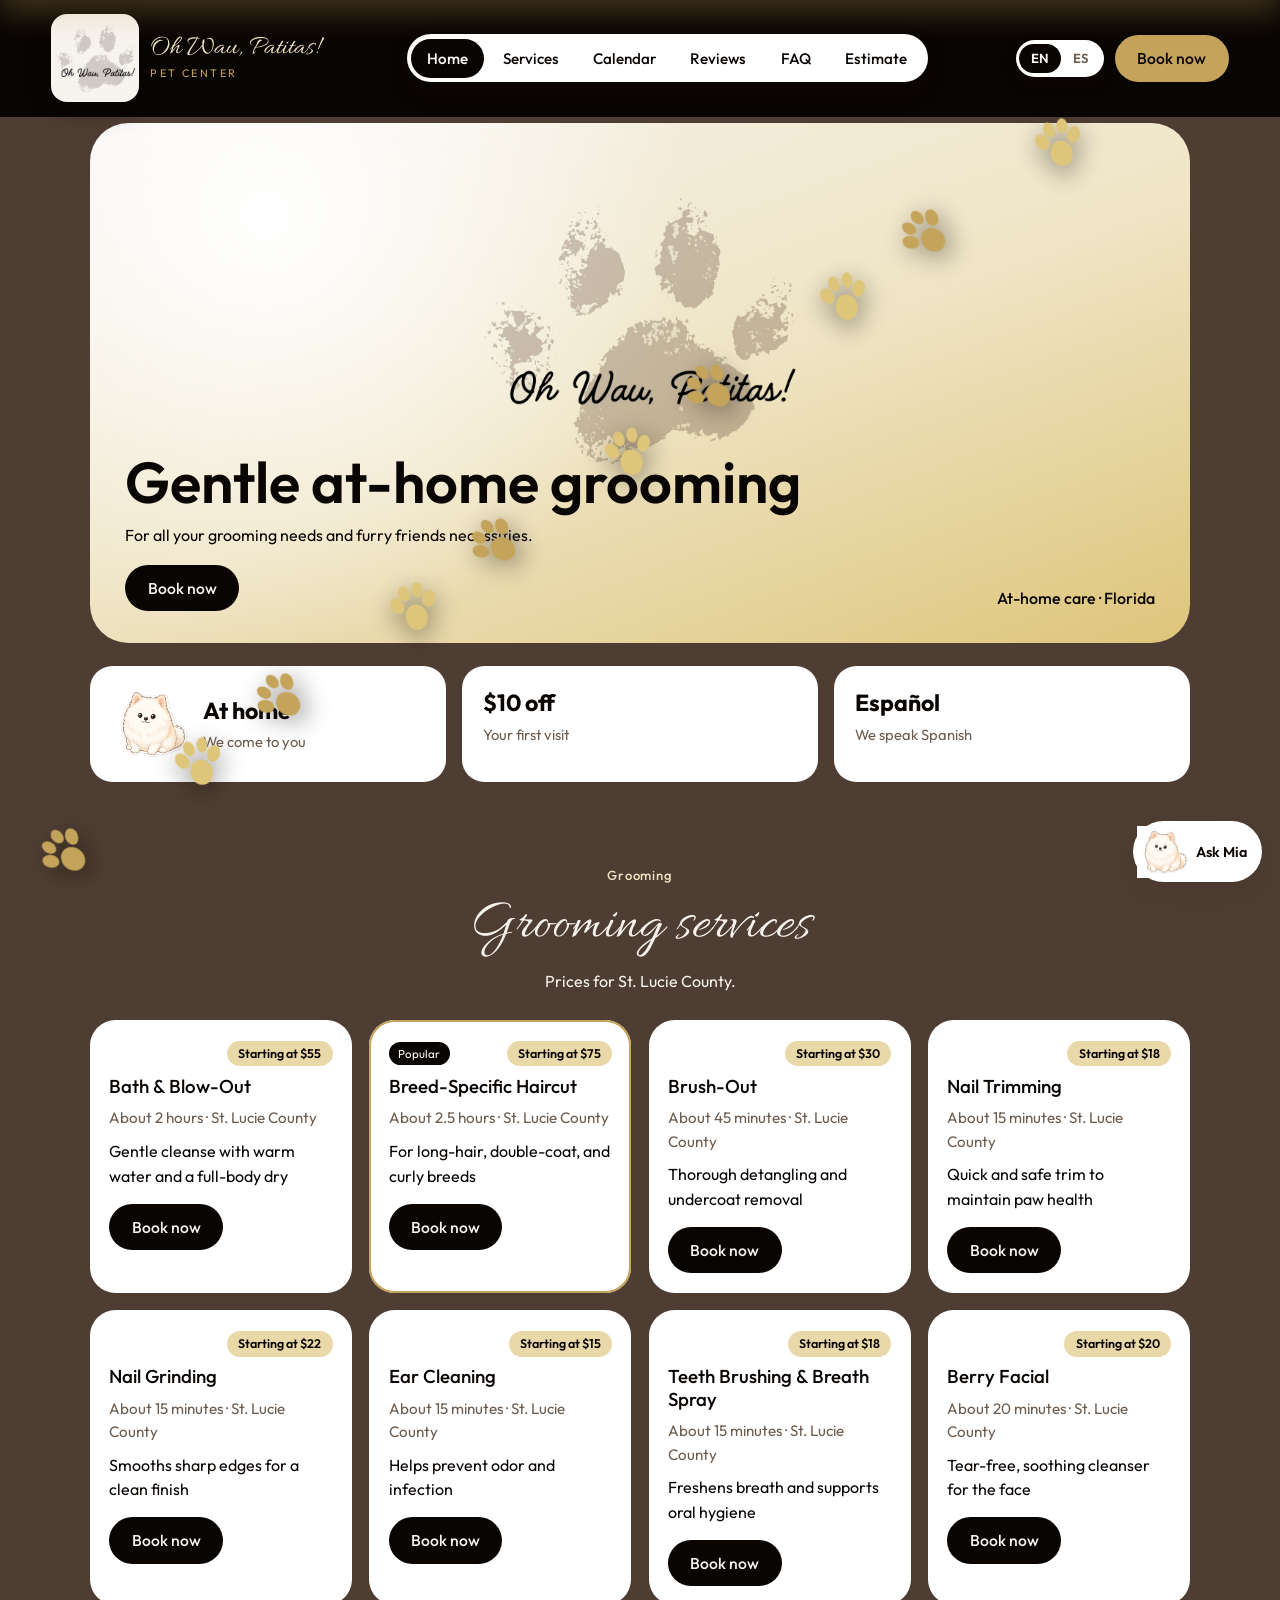
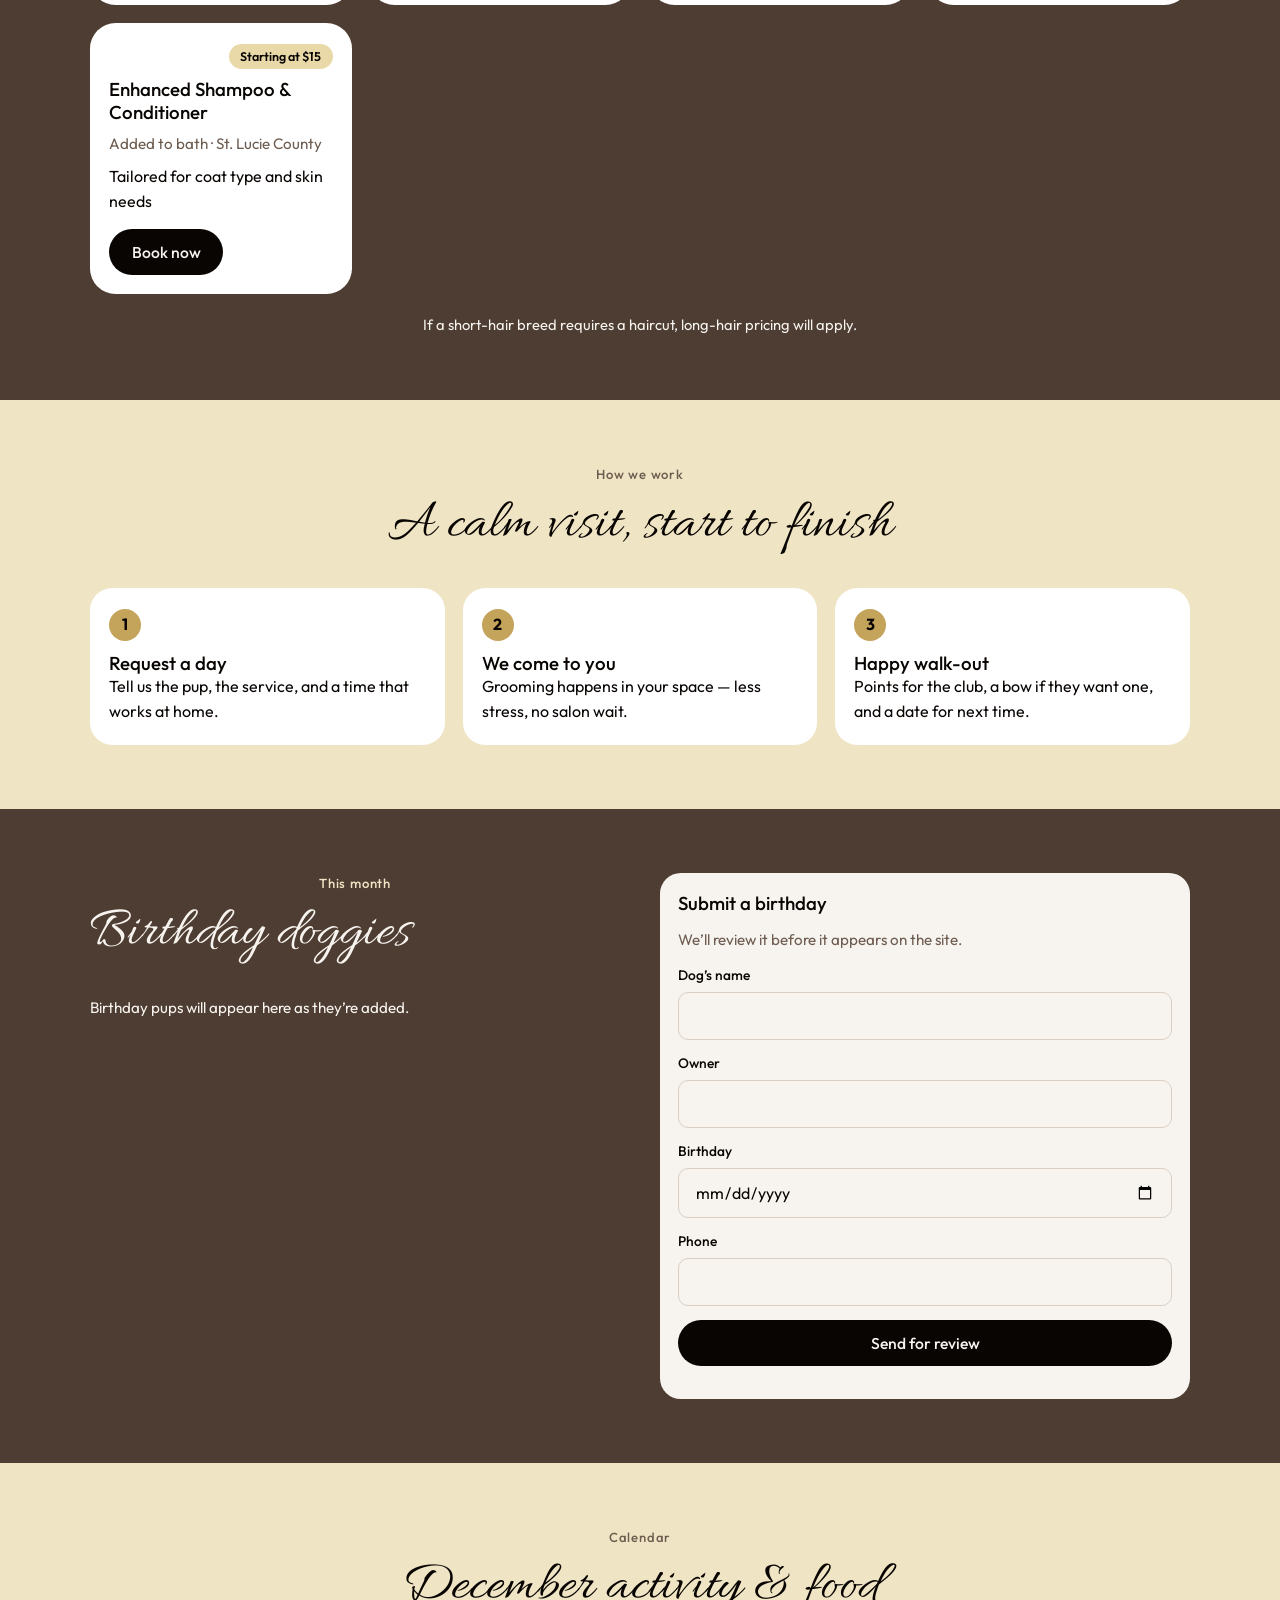
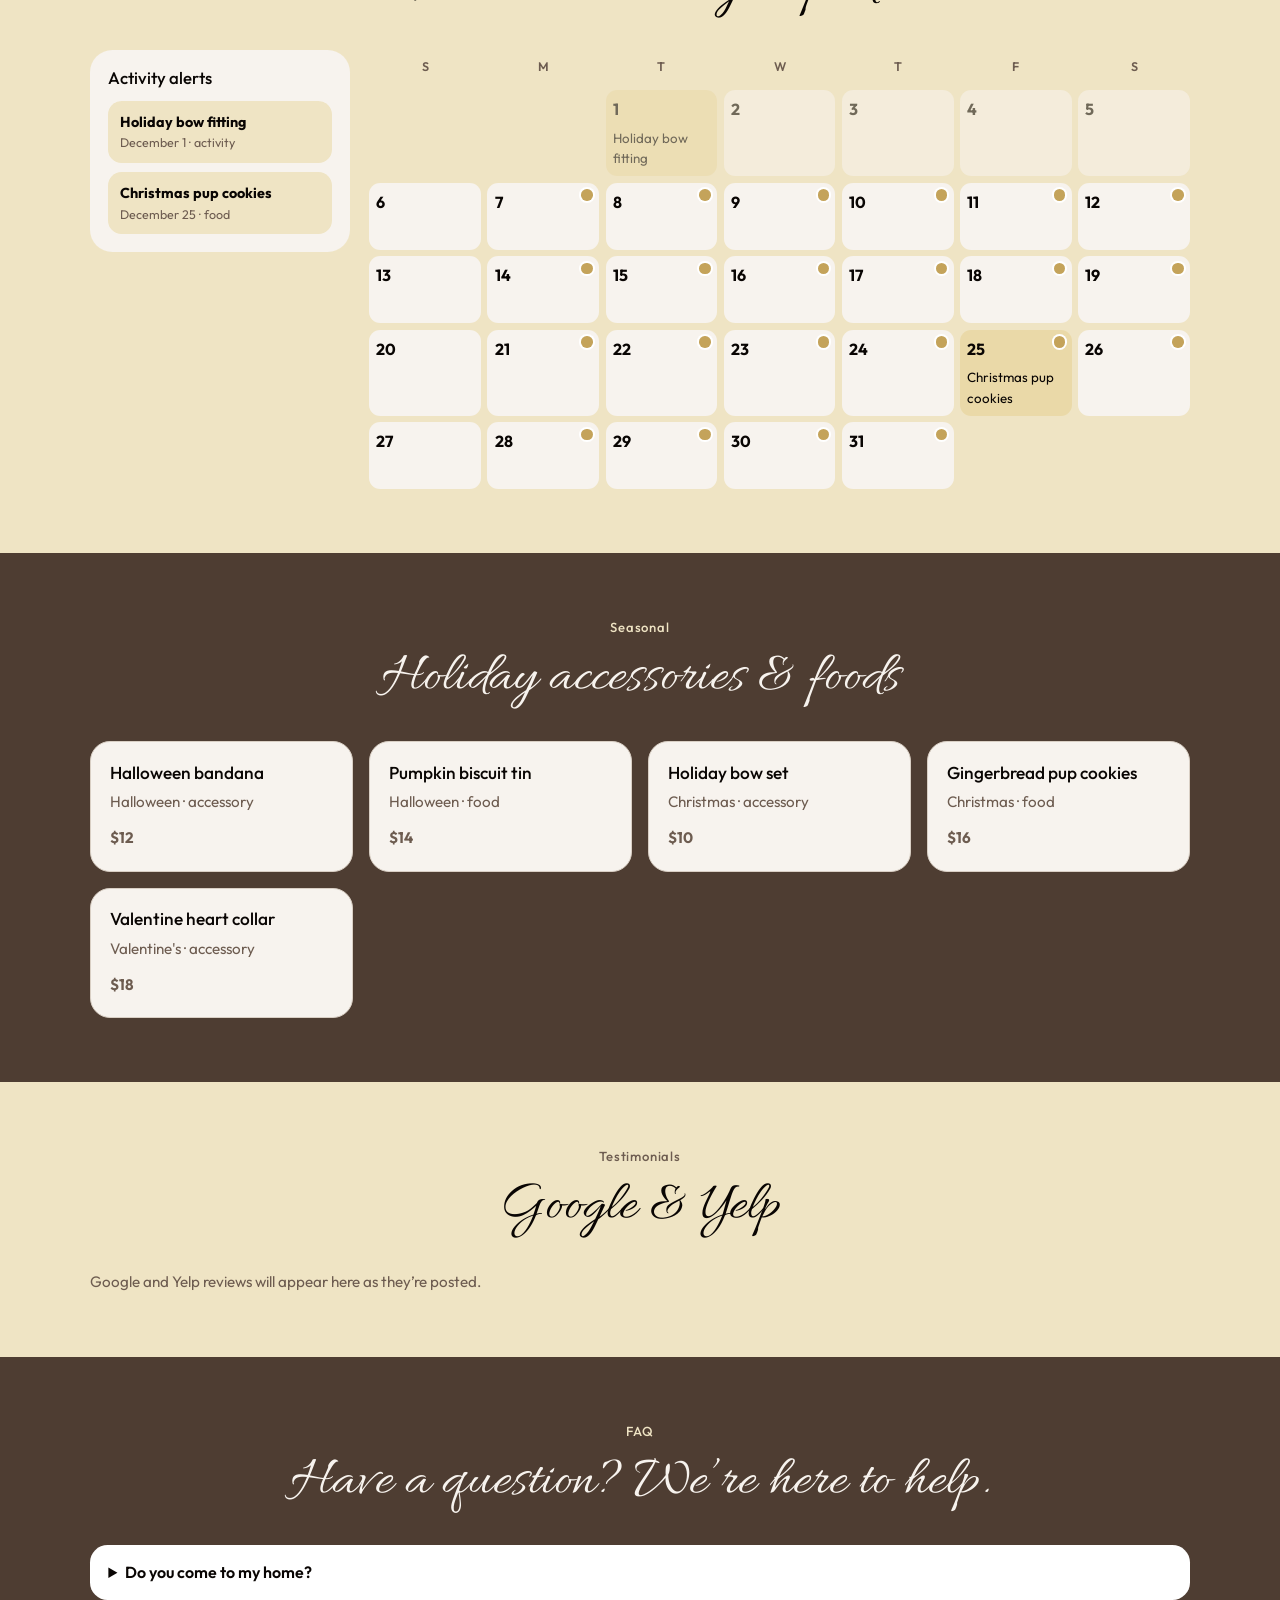
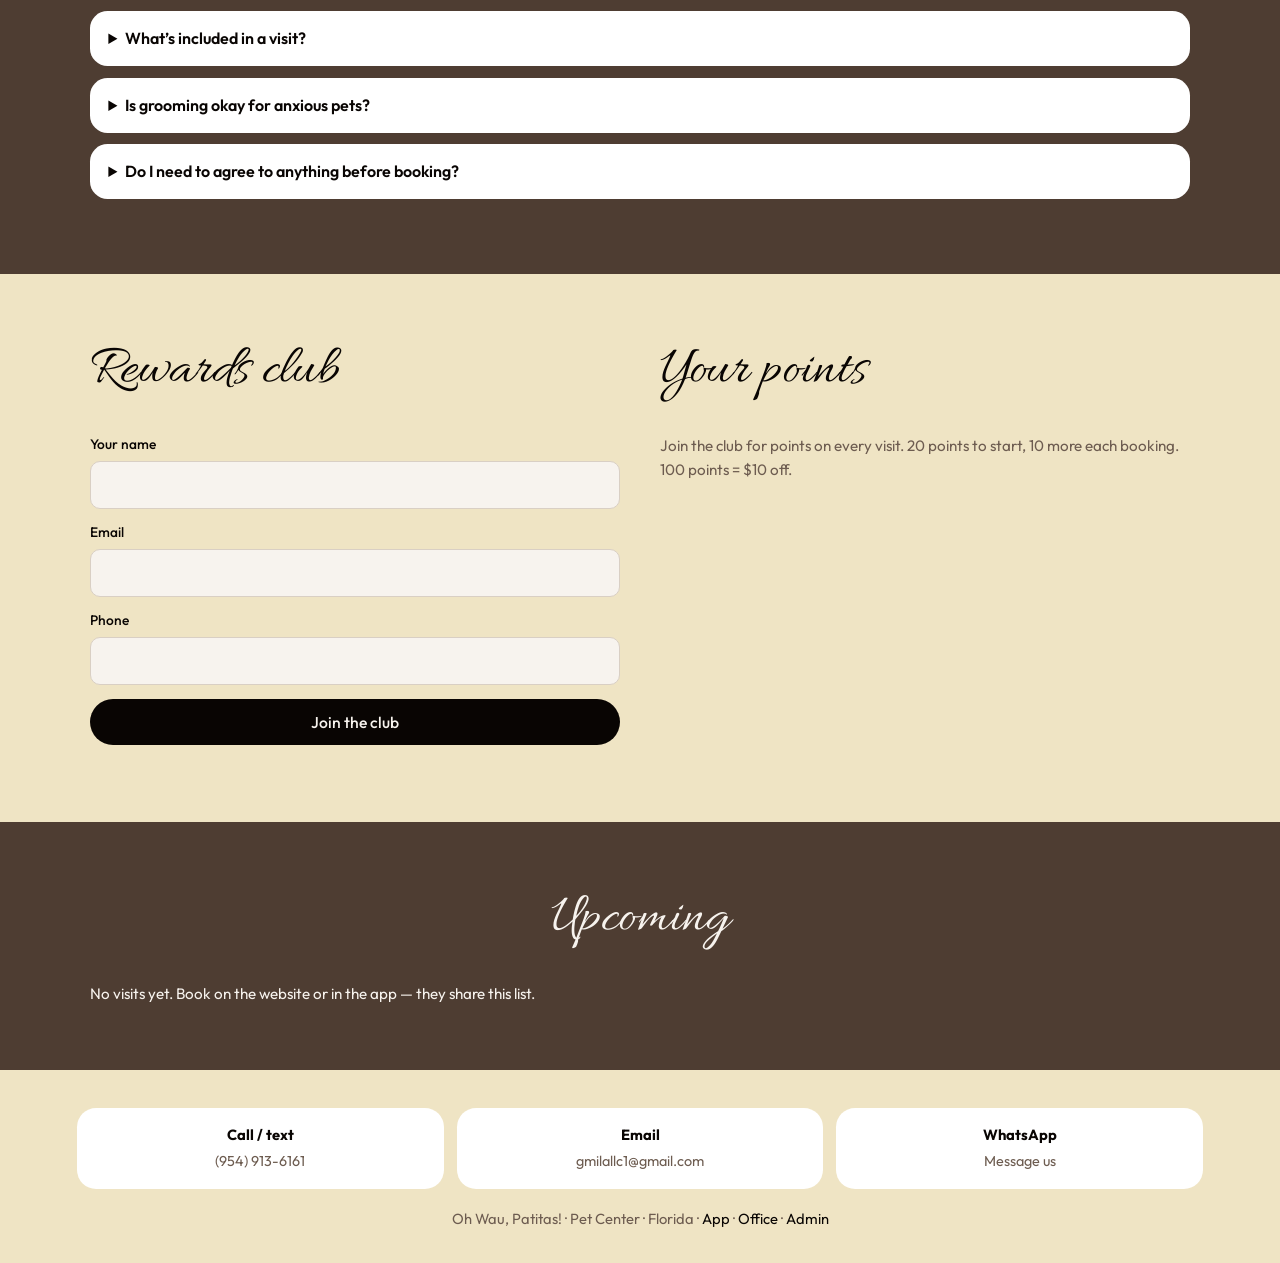
==== index.html @ c97696b6 "Publish the Oh Wau, Patitas salon site." ====
<!DOCTYPE html>
<html lang="en">
  <head>
    <meta charset="UTF-8" />
    <meta name="viewport" content="width=device-width, initial-scale=1" />
    <title>Oh Wau, Patitas! · Pet Center</title>
    <link rel="preconnect" href="https://fonts.googleapis.com" />
    <link rel="preconnect" href="https://fonts.gstatic.com" crossorigin />
    <link
      href="https://fonts.googleapis.com/css2?family=Allura&family=Outfit:wght@400;500;600&display=swap"
      rel="stylesheet"
    />
    <meta http-equiv="Cache-Control" content="no-cache, no-store, must-revalidate" />
    <link rel="stylesheet" href="css/styles.css" />
  </head>
  <body data-page="site" class="paw-boot">
    <header class="site-header">
      <a class="brand" href="index.html">
        <img src="images/logo.png?v=paw2" alt="Oh Wau, Patitas!" />
        <span>
          <em>Oh Wau, Patitas!</em>
          <small>PET CENTER</small>
        </span>
      </a>
      <nav>
        <a class="nav-active" href="index.html" data-i18n="navHome">Home</a>
        <a href="#services" data-i18n="navServices">Services</a>
        <a href="#calendar" data-i18n="navCalendar">Calendar</a>
        <a href="#reviews" data-i18n="navReviews">Reviews</a>
        <a href="#faq" data-i18n="navFaq">FAQ</a>
        <a href="grooming-estimator-and-request.html" data-i18n="navEstimate">Estimate</a>
      </nav>
      <div class="header-actions">
        <div class="lang-tabs" role="group" aria-label="Language">
          <button type="button" data-lang="en" aria-pressed="true">EN</button>
          <button type="button" data-lang="es" aria-pressed="false">ES</button>
        </div>
        <a class="btn" href="grooming-estimator-and-request.html" data-i18n="bookNow">Book now</a>
      </div>
    </header>

    <main>
      <section class="wrap">
        <div class="hero-banner">
          <img class="hero-mark" src="images/logo.png?v=paw2" alt="" />
          <div class="hero-bottom">
            <div>
              <h1 data-i18n="heroTitle">Gentle at-home grooming</h1>
              <p data-i18n="heroSlogan">For all your grooming needs and furry friends necessities.</p>
              <a class="btn" href="grooming-estimator-and-request.html" data-i18n="bookNow">Book now</a>
            </div>
            <p class="hero-proof" data-i18n="heroProof">At-home care · Florida</p>
          </div>
        </div>
        <div class="stats-row">
          <article class="stat-card stat-home">
            <img class="mia-mascot" src="images/mia-open.png" data-mia-wink alt="Mia" />
            <div>
              <strong data-i18n="statHome">At home</strong>
              <span data-i18n="statHomeNote">We come to you</span>
            </div>
          </article>
          <article class="stat-card stacked">
            <strong data-i18n="statOff">$10 off</strong>
            <span data-i18n="statOffNote">Your first visit</span>
          </article>
          <article class="stat-card stacked">
            <strong data-i18n="statEs">Español</strong>
            <span data-i18n="statEsNote">We speak Spanish</span>
          </article>
        </div>
      </section>

      <section class="section" id="services">
        <div class="wrap">
          <p class="kicker" data-i18n="groomingKicker">Grooming</p>
          <h2 data-i18n="groomingTitle">Grooming services</h2>
          <p class="center-note"><span data-i18n="pricesFor">Prices for</span> <span data-region-label>your area</span>.</p>
          <div data-service-tabs></div>
          <p class="haircut-note" data-i18n="haircutNote">If a short-hair breed requires a haircut, long-hair pricing will apply.</p>
        </div>
      </section>

      <section class="section mist" id="how">
        <div class="wrap">
          <p class="kicker" data-i18n="howKicker">How we work</p>
          <h2 data-i18n="howTitle">A calm visit, start to finish</h2>
          <div class="steps">
            <article>
              <strong>1</strong>
              <h3 data-i18n="how1Title">Request a day</h3>
              <p data-i18n="how1Body">Tell us the pup, the service, and a time that works at home.</p>
            </article>
            <article>
              <strong>2</strong>
              <h3 data-i18n="how2Title">We come to you</h3>
              <p data-i18n="how2Body">Grooming happens in your space — less stress, no salon wait.</p>
            </article>
            <article>
              <strong>3</strong>
              <h3 data-i18n="how3Title">Happy walk-out</h3>
              <p data-i18n="how3Body">Points for the club, a bow if they want one, and a date for next time.</p>
            </article>
          </div>
        </div>
      </section>

      <section class="section" id="birthdays">
        <div class="wrap book-grid">
          <div>
            <p class="kicker" data-i18n="bdayKicker">This month</p>
            <h2 data-i18n="bdayTitle">Birthday doggies</h2>
            <div class="card-row" data-birthdays></div>
          </div>
          <form id="bday-form" class="bday-submit">
            <h3 data-i18n="bdaySubmitTitle">Submit a birthday</h3>
            <p class="empty" data-i18n="bdaySubmitHelp">We’ll review it before it appears on the site.</p>
            <label><span data-i18n="dogName">Dog’s name</span> <input name="name" required /></label>
            <label><span data-i18n="owner">Owner</span> <input name="owner" required /></label>
            <label><span data-i18n="birthday">Birthday</span> <input name="birthday" type="date" required /></label>
            <label><span data-i18n="phone">Phone</span> <input name="phone" type="tel" /></label>
            <button class="btn" type="submit" data-i18n="sendForReview">Send for review</button>
            <p class="empty" data-bday-note></p>
          </form>
        </div>
      </section>

      <section class="section mist" id="calendar">
        <div class="wrap">
          <p class="kicker" data-i18n="calKicker">Calendar</p>
          <h2><span data-month-name>This month</span> <span data-i18n="calSuffix">activity &amp; food</span></h2>
          <div class="cal-layout">
            <aside class="cal-alerts">
              <h3 data-i18n="calAlerts">Activity alerts</h3>
              <ul data-cal-alerts></ul>
            </aside>
            <div data-month-cal></div>
          </div>
        </div>
      </section>

      <section class="section" id="shop">
        <div class="wrap">
          <p class="kicker" data-i18n="shopKicker">Seasonal</p>
          <h2 data-i18n="shopTitle">Holiday accessories &amp; foods</h2>
          <div class="shop-grid" data-shop></div>
        </div>
      </section>

      <section class="section mist" id="reviews">
        <div class="wrap">
          <p class="kicker" data-i18n="reviewsKicker">Testimonials</p>
          <h2 data-i18n="reviewsTitle">Google &amp; Yelp</h2>
          <div class="card-row" data-reviews></div>
        </div>
      </section>

      <section class="section" id="faq">
        <div class="wrap faq">
          <p class="kicker" data-i18n="faqKicker">FAQ</p>
          <h2 data-i18n="faqTitle">Have a question? We’re here to help.</h2>
          <details>
            <summary data-i18n="faq1q">Do you come to my home?</summary>
            <p data-i18n="faq1a">Yes. Oh Wau, Patitas! is at-home pet care in St. Lucie County and nearby.</p>
          </details>
          <details>
            <summary data-i18n="faq2q">What’s included in a visit?</summary>
            <p data-i18n="faq2a">Bath & Blow-Out, breed-specific haircuts, and add-ons like nails, ears, teeth, and a berry facial. Pick what you need when you book.</p>
          </details>
          <details>
            <summary data-i18n="faq3q">Is grooming okay for anxious pets?</summary>
            <p data-i18n="faq3a">Home visits are often calmer. Tell us about temperament in the notes and we’ll go gently.</p>
          </details>
          <details>
            <summary data-i18n="faq4q">Do I need to agree to anything before booking?</summary>
            <p data-i18n="faq4a">Yes. There’s a short grooming disclosure to check before a request is sent.</p>
          </details>
        </div>
      </section>

      <section class="section mist" id="rewards">
        <div class="wrap book-grid">
          <div>
            <h2 data-i18n="clubTitle">Rewards club</h2>
            <form id="signup-form">
              <label><span data-i18n="yourName">Your name</span> <input name="name" required /></label>
              <label><span data-i18n="email">Email</span> <input name="email" type="email" required /></label>
              <label><span data-i18n="phone">Phone</span> <input name="phone" type="tel" required /></label>
              <button class="btn" type="submit" data-i18n="joinClub">Join the club</button>
              <p class="empty" data-signup-note></p>
            </form>
          </div>
          <div>
            <h2 data-i18n="pointsTitle">Your points</h2>
            <div data-member></div>
          </div>
        </div>
      </section>

      <section class="section" id="book">
        <div class="wrap">
          <h2 data-i18n="upcoming">Upcoming</h2>
          <div class="booking-list" data-bookings></div>
        </div>
      </section>
    </main>

    <footer class="site-footer stacked">
      <div class="contact-tiles">
        <a href="sms:9549136161"><strong data-i18n="callText">Call / text</strong><span>(954) 913-6161</span></a>
        <a href="mailto:gmilallc1@gmail.com"><strong data-i18n="emailUs">Email</strong><span>gmilallc1@gmail.com</span></a>
        <a href="https://wa.me/19549136161"><strong data-i18n="whatsapp">WhatsApp</strong><span data-i18n="messageUs">Message us</span></a>
      </div>
      <p><span data-i18n="footerNote">Oh Wau, Patitas! · Pet Center · Florida ·</span> <a href="app.html" data-i18n="appLink">App</a> · <a href="office.html" data-i18n="officeLink">Office</a> · <a href="admin.html" data-i18n="adminLink">Admin</a></p>
    </footer>

    <aside class="mia-assist" data-mia-assist>
      <div class="mia-panel" hidden data-mia-panel>
        <header class="mia-head">
          <img class="mia-mascot" src="images/mia-open.png" data-mia-wink alt="" />
          <div>
            <strong data-i18n="miaName">Mia</strong>
            <span data-i18n="miaRole">Your helper</span>
          </div>
          <button type="button" class="mia-x" data-mia-close aria-label="Close">×</button>
        </header>
        <div class="mia-chips">
          <button type="button" data-mia-chip="fees" data-i18n="miaChipFees">Fees</button>
          <button type="button" data-mia-chip="calendar" data-i18n="miaChipCal">Calendar</button>
          <button type="button" data-mia-chip="services" data-i18n="miaChipServices">Services</button>
          <button type="button" data-mia-chip="book" data-i18n="miaChipBook">Book</button>
        </div>
        <div class="mia-log" data-mia-log></div>
        <form class="mia-form" data-mia-form>
          <input name="q" data-mia-input data-i18n-placeholder="miaInput" placeholder="Ask about fees, calendar, or booking" autocomplete="off" />
          <button class="btn" type="submit" data-i18n="miaSend">Send</button>
        </form>
      </div>
      <button class="mia-fab" type="button" data-mia-toggle>
        <img class="mia-mascot" src="images/mia-open.png" data-mia-wink alt="" />
        <span data-i18n="miaAsk">Ask Mia</span>
      </button>
    </aside>

    <script src="js/salon.js"></script>
  </body>
</html>
---- css/styles.css ----
:root {
  --butter: #efe4c4;
  --butter-deep: #ddc57a;
  --foam: #f7f3ee;
  --mist: #ead9a8;
  --mist-mid: #c4a35a;
  --sky: #4e3d32;
  --sky-deep: #090503;
  --ink: #090503;
  --muted: #6d5c50;
  --taupe: #d6cfcc;
  --line: #d9cfc4;
  --script: "Allura", "Segoe Script", cursive;
  --body: "Outfit", system-ui, sans-serif;
}

* {
  box-sizing: border-box;
  margin: 0;
  padding: 0;
}

html {
  scroll-behavior: smooth;
  scroll-padding-top: 5.5rem;
}

body {
  font-family: var(--body);
  color: var(--ink);
  background: var(--sky);
  line-height: 1.55;
}

img {
  max-width: 100%;
  display: block;
}

a {
  color: inherit;
  text-decoration: none;
}

h2,
h3 {
  font-weight: 500;
  line-height: 1.2;
}

.contact-bar {
  display: flex;
  justify-content: space-between;
  gap: 1rem;
  width: 100%;
  padding: 0.75rem 6vw;
  background: var(--sky-deep);
  color: var(--butter);
  font-size: 0.9rem;
  font-weight: 500;
}

.contact-bar span {
  letter-spacing: 0.18em;
  font-size: 0.72rem;
  color: var(--mist-mid);
}

.site-header {
  position: sticky;
  top: 0;
  z-index: 20;
  display: flex;
  align-items: center;
  justify-content: space-between;
  gap: 1.5rem;
  padding: 0.9rem 4vw;
  background: var(--sky-deep);
}

.site-header .btn {
  flex-shrink: 0;
}

.header-actions {
  display: flex;
  align-items: center;
  gap: 0.7rem;
  flex-shrink: 0;
}

.header-actions .btn,
.site-header > .btn {
  background: var(--mist-mid);
  color: var(--ink);
}

.header-actions .btn:hover,
.site-header > .btn:hover {
  background: var(--butter);
}

.lang-tabs {
  display: flex;
  padding: 0.22rem;
  background: #fff;
  border-radius: 999px;
  box-shadow: 0 8px 20px rgba(58, 44, 40, 0.08);
}

.lang-tabs button {
  border: 0;
  background: none;
  padding: 0.42rem 0.75rem;
  border-radius: 999px;
  font: 600 0.82rem var(--body);
  color: var(--muted);
  cursor: pointer;
}

.lang-tabs button.active {
  background: var(--ink);
  color: #fff;
}

.site-header nav {
  display: flex;
  gap: 0.15rem;
  padding: 0.28rem;
  background: #fff;
  border-radius: 999px;
  box-shadow: 0 10px 28px rgba(58, 44, 40, 0.08);
  font-weight: 500;
  font-size: 0.95rem;
}

.site-header nav a {
  padding: 0.48rem 1rem;
  border-radius: 999px;
}

.site-header nav a.nav-active {
  background: var(--ink);
  color: #fff;
}

.hero-banner {
  position: relative;
  display: grid;
  place-items: center;
  margin: 0.4rem auto 1.4rem;
  padding: 2rem 2.2rem 8.5rem;
  min-height: 520px;
  border-radius: 2.4rem;
  overflow: hidden;
  background:
    radial-gradient(circle at 16% 18%, #fff 0, transparent 42%),
    linear-gradient(160deg, var(--foam) 0%, var(--butter) 52%, var(--butter-deep) 100%);
  color: var(--ink);
}

.hero-mark {
  width: min(340px, 62%);
  background: transparent;
  mix-blend-mode: multiply;
}

.hero-bottom {
  position: absolute;
  inset: auto 2.2rem 2rem 2.2rem;
  display: flex;
  justify-content: space-between;
  align-items: flex-end;
  gap: 1.2rem;
}

.hero-banner h1 {
  font-size: clamp(2.2rem, 5vw, 3.6rem);
  font-weight: 600;
  font-family: var(--body);
  line-height: 1.05;
  color: var(--ink);
}

.hero-banner p {
  margin: 0.65rem 0 1.1rem;
  max-width: 46ch;
  color: var(--ink);
}

.hero-banner .btn {
  background: var(--ink);
  color: var(--foam);
}

.hero-banner .btn:hover {
  background: var(--mist-mid);
  color: var(--ink);
}

.hero-proof {
  margin: 0 !important;
  font-weight: 500;
  white-space: nowrap;
}

.stats-row {
  display: grid;
  grid-template-columns: repeat(3, 1fr);
  gap: 1rem;
  margin-bottom: 1.2rem;
}

.stat-card {
  display: flex;
  justify-content: space-between;
  align-items: center;
  gap: 1rem;
  background: #fff;
  border-radius: 1.4rem;
  padding: 1.2rem 1.3rem;
}

.stat-card.stacked,
.stat-home {
  display: flex;
  align-items: center;
  justify-content: flex-start;
  gap: 0.9rem;
}

.stat-card.stacked {
  flex-direction: column;
  align-items: flex-start;
  gap: 0.2rem;
}

.stat-home img {
  width: 78px;
  height: 78px;
  object-fit: contain;
}

.stat-home div {
  display: grid;
  gap: 0.12rem;
}

.stat-card strong {
  font-size: 1.45rem;
  color: var(--ink);
}

.stat-card span {
  color: var(--muted);
  font-size: 0.92rem;
}

.package-grid {
  display: grid;
  grid-template-columns: repeat(auto-fit, minmax(230px, 1fr));
  gap: 1.1rem;
}

.package {
  position: relative;
  display: grid;
  align-content: start;
  gap: 0.55rem;
  background: #fff;
  border-radius: 1.6rem;
  padding: 1.3rem 1.2rem 1.2rem;
}

.package.featured {
  box-shadow: inset 0 0 0 2px var(--mist-mid);
}

.package-top {
  display: flex;
  justify-content: space-between;
  align-items: center;
  min-height: 1.6rem;
}

.price-pill {
  background: var(--mist);
  color: var(--ink);
  border-radius: 999px;
  padding: 0.2rem 0.7rem;
  font-size: 0.78rem;
  font-weight: 600;
}

.package ul {
  margin: 0.4rem 0 0.6rem;
  padding-left: 1.1rem;
  color: var(--muted);
}

.tag {
  width: max-content;
  background: var(--ink);
  color: #fff;
  border-radius: 999px;
  padding: 0.15rem 0.6rem;
  font-size: 0.72rem;
}

.steps {
  display: grid;
  grid-template-columns: repeat(3, 1fr);
  gap: 1.1rem;
}

.steps article {
  background: #fff;
  border-radius: 1.4rem;
  padding: 1.3rem 1.2rem;
}

.steps strong {
  display: grid;
  place-items: center;
  width: 2rem;
  height: 2rem;
  margin-bottom: 0.7rem;
  border-radius: 50%;
  background: var(--mist-mid);
  color: var(--ink);
}

.faq details {
  background: #fff;
  border-radius: 1.1rem;
  padding: 0.95rem 1.15rem;
  margin-bottom: 0.7rem;
}

.faq summary {
  cursor: pointer;
  font-weight: 600;
}

.faq details p {
  margin-top: 0.55rem;
  color: var(--muted);
}

.site-footer.stacked {
  display: grid;
  gap: 1.2rem;
  padding: 2.4rem 6vw 2rem;
  text-align: center;
}

.contact-tiles {
  display: grid;
  grid-template-columns: repeat(3, 1fr);
  gap: 0.8rem;
}

.contact-tiles a {
  display: grid;
  gap: 0.2rem;
  background: #fff;
  border-radius: 1.2rem;
  padding: 1rem;
}

.contact-tiles span {
  color: var(--muted);
  font-size: 0.9rem;
}

.brand {
  display: flex;
  align-items: center;
  gap: 0.7rem;
}

.brand img {
  width: 88px;
  height: 88px;
  object-fit: contain;
  background: var(--foam);
  border-radius: 1rem;
  mix-blend-mode: normal;
  box-shadow: 0 10px 24px rgba(9, 5, 3, 0.28);
}

.brand em {
  display: block;
  font-family: var(--script);
  font-style: normal;
  font-size: 1.7rem;
  line-height: 1;
  color: var(--butter);
}

.brand small {
  display: block;
  margin-top: 0.15rem;
  font-size: 0.68rem;
  letter-spacing: 0.22em;
  color: var(--mist-mid);
}

nav a:hover {
  color: var(--mist-mid);
}

.wrap {
  width: min(1100px, calc(100% - 12vw));
  margin: 0 auto;
}

.hero {
  display: grid;
  grid-template-columns: 1fr 1fr;
  gap: 3.5rem;
  align-items: center;
  padding: 2.8rem 0 4.2rem;
}

.kicker {
  display: block;
  text-align: center;
  font-size: 0.82rem;
  font-weight: 500;
  letter-spacing: 0.06em;
  color: var(--butter);
  margin-bottom: 0.45rem;
}

.hero h1 {
  font-family: var(--script);
  font-size: clamp(3.4rem, 8vw, 5.6rem);
  font-weight: 400;
  line-height: 0.95;
  color: var(--ink);
}

.eyebrow {
  margin-top: 0.35rem;
  letter-spacing: 0.28em;
  font-size: 0.78rem;
  font-weight: 600;
  color: var(--mist-mid);
}

.hero .lede {
  margin: 1.1rem 0 1.6rem;
  color: var(--muted);
  font-size: 1.08rem;
  max-width: 34ch;
}

.actions {
  display: flex;
  flex-wrap: wrap;
  gap: 0.8rem;
}

.btn {
  display: inline-flex;
  align-items: center;
  justify-content: center;
  border: 0;
  border-radius: 999px;
  padding: 0.82rem 1.4rem;
  background: var(--ink);
  color: var(--foam);
  font: 500 0.98rem var(--body);
  cursor: pointer;
}

.btn:hover {
  background: var(--mist-mid);
  color: var(--ink);
}

.btn.ghost {
  background: transparent;
  color: var(--mist-mid);
  box-shadow: inset 0 0 0 1.5px var(--mist-mid);
}

.logo-stage {
  display: grid;
  place-items: center;
  background: var(--taupe);
  border-radius: 50%;
  aspect-ratio: 1;
  padding: 8%;
}

.logo-stage img {
  width: 92%;
  object-fit: contain;
  mix-blend-mode: multiply;
}

.section {
  padding: 4rem 0;
}

.section.mist {
  background: var(--butter);
}

.section.mist .kicker {
  color: var(--muted);
}

.section h2,
.app-screens h2 {
  font-family: var(--script);
  font-size: clamp(2.4rem, 5vw, 3.5rem);
  font-weight: 400;
  text-align: center;
  margin-bottom: 1.8rem;
  color: var(--foam);
}

.section.mist h2 {
  color: var(--ink);
}

.book-grid h2 {
  text-align: left;
}

.services {
  display: grid;
  grid-template-columns: 1fr 1.15fr 1fr;
  gap: 1.1rem;
}

.services .service:last-child {
  grid-column: 2;
}

.service {
  background: var(--foam);
  border: 1px solid var(--line);
  border-radius: 1.25rem;
  padding: 1.3rem 1.2rem;
}

.service.featured {
  background: var(--butter);
  border-color: var(--mist-mid);
}

.service h3 {
  color: var(--ink);
  font-size: 1.08rem;
  margin-bottom: 0.4rem;
}

.service p,
.booking span,
.empty {
  color: var(--muted);
  font-size: 0.95rem;
}

.book-grid {
  display: grid;
  grid-template-columns: 1fr 1fr;
  gap: 2.5rem;
  align-items: start;
}

form {
  display: grid;
  gap: 0.85rem;
}

label {
  display: grid;
  gap: 0.35rem;
  font-size: 0.86rem;
  font-weight: 500;
}

input,
select,
textarea {
  width: 100%;
  border: 1px solid var(--line);
  background: var(--foam);
  border-radius: 10px;
  padding: 0.8rem 0.95rem;
  font: 400 1rem var(--body);
  color: var(--ink);
}

textarea {
  min-height: 6rem;
  resize: vertical;
}

input:focus,
select:focus,
textarea:focus {
  outline: 2px solid var(--mist-mid);
  border-color: var(--mist-mid);
}

.booking-list {
  display: grid;
  gap: 0.7rem;
}

.booking {
  display: grid;
  gap: 0.15rem;
  background: var(--foam);
  border: 1px solid var(--line);
  border-radius: 1rem;
  padding: 0.9rem 1rem;
}

.site-footer {
  background: var(--butter);
  color: var(--muted);
  font-size: 0.92rem;
}

.site-footer a {
  color: var(--ink);
}

/* App */
body.app {
  min-height: 100vh;
}

.app-shell {
  position: relative;
  min-height: 100vh;
  display: flex;
  flex-direction: column;
  background: var(--sky);
}

.app-top {
  padding: 1.2rem 1.2rem 0.6rem;
  text-align: center;
}

.app-logo {
  width: 188px;
  height: 188px;
  margin: 0 auto 0.2rem;
  object-fit: contain;
  background: var(--foam);
  border-radius: 1.4rem;
  mix-blend-mode: normal;
  box-shadow: 0 12px 28px rgba(9, 5, 3, 0.22);
}

.app-top .lang-tabs {
  width: max-content;
  margin: 0.4rem auto 0.7rem;
}

.app-top p {
  color: var(--foam);
  font-size: 0.88rem;
}

.app-top a {
  color: var(--mist-mid);
}

.app-screens {
  flex: 1;
  overflow: auto;
  padding: 0.5rem 1.2rem 6rem;
}

.app-screens section {
  display: none;
}

.app-screens section.active {
  display: block;
}

.app-screens h2 {
  text-align: left;
  font-size: 2.2rem;
  margin: 0.4rem 0 0.9rem;
  color: var(--foam);
}

.app-hero {
  background: var(--butter);
  border-radius: 1.3rem;
  padding: 1.1rem;
  margin: 0.4rem 0 1rem;
  color: var(--ink);
}

.app-hero strong {
  display: block;
  color: var(--ink);
  font-size: 1.02rem;
}

.app-actions {
  display: grid;
  grid-template-columns: 1fr 1fr;
  gap: 0.7rem;
  margin-bottom: 1.4rem;
}

.tabs {
  position: sticky;
  bottom: 0;
  display: grid;
  grid-template-columns: 1fr 1fr 1fr;
  background: var(--foam);
  border-top: 1px solid var(--line);
}

.tabs button {
  border: 0;
  background: none;
  padding: 0.95rem 0.4rem 1.15rem;
  font: 500 0.9rem var(--body);
  color: var(--muted);
  cursor: pointer;
}

.tabs button.active {
  color: var(--ink);
}

.tabs-4 {
  grid-template-columns: 1fr 1fr 1fr 1fr;
}

.center-note {
  text-align: center;
  color: var(--foam);
  margin: -1.2rem 0 1.6rem;
}

.section.mist .center-note {
  color: var(--muted);
}

.tab-row {
  display: flex;
  flex-wrap: wrap;
  gap: 0.5rem;
  justify-content: center;
  margin-bottom: 1.2rem;
}

.tab-btn {
  border: 0;
  background: var(--foam);
  color: var(--ink);
  border-radius: 999px;
  padding: 0.55rem 1rem;
  font: 500 0.9rem var(--body);
  cursor: pointer;
  box-shadow: inset 0 0 0 1px var(--line);
}

.tab-btn.active {
  background: var(--ink);
  color: var(--butter);
  box-shadow: none;
}

.service-panel {
  display: none;
  background: var(--foam);
  border-radius: 1.25rem;
  padding: 1.4rem 1.3rem;
  max-width: 42rem;
  margin: 0 auto;
}

.service-panel.active {
  display: block;
}

.price-line {
  margin-top: 0.8rem;
  color: var(--ink);
}

.card-row,
.shop-grid {
  display: grid;
  grid-template-columns: repeat(auto-fit, minmax(220px, 1fr));
  gap: 1rem;
}

.review {
  display: grid;
  gap: 0.3rem;
  background: var(--foam);
  border-radius: 1.1rem;
  padding: 1rem 1.1rem;
}

.source {
  width: max-content;
  font-size: 0.72rem;
  letter-spacing: 0.08em;
  text-transform: uppercase;
  color: var(--mist-mid);
}

.cal-grid {
  display: grid;
  grid-template-columns: repeat(7, 1fr);
  gap: 0.4rem;
}

.cal-label,
.cal-day {
  min-height: 4.2rem;
  background: var(--foam);
  border-radius: 0.7rem;
  padding: 0.45rem;
  font-size: 0.78rem;
}

.cal-label {
  min-height: 0;
  text-align: center;
  background: transparent;
  color: var(--muted);
  font-weight: 600;
}

.cal-day b {
  display: block;
}

.cal-day.has-event {
  background: var(--mist);
}

.cal-day.has-bday {
  box-shadow: inset 0 0 0 1.5px var(--mist-mid);
}

.cal-day small {
  display: block;
  margin-top: 0.2rem;
  color: var(--ink);
}

.check {
  display: flex;
  align-items: flex-start;
  gap: 0.6rem;
  font-weight: 500;
}

.check input {
  width: auto;
  margin-top: 0.2rem;
}

.stats {
  display: grid;
  grid-template-columns: repeat(3, 1fr);
  gap: 1rem;
}

.stat {
  background: var(--foam);
  border-radius: 1.1rem;
  padding: 1.1rem;
  text-align: center;
}

.stat span {
  color: var(--muted);
  font-size: 0.85rem;
}

.stat strong {
  display: block;
  margin-top: 0.35rem;
  font-size: 1.6rem;
  color: var(--ink);
}

.mia-assist {
  position: fixed;
  right: 1.1rem;
  bottom: 1.1rem;
  z-index: 40;
  display: grid;
  justify-items: end;
  gap: 0.65rem;
}

body.app .mia-assist {
  position: absolute;
  right: 0.7rem;
  bottom: 4.6rem;
}

.mia-fab {
  display: flex;
  align-items: center;
  gap: 0.45rem;
  border: 0;
  background: #fff;
  color: var(--ink);
  border-radius: 999px;
  padding: 0.28rem 0.95rem 0.28rem 0.28rem;
  box-shadow: 0 12px 28px rgba(58, 44, 40, 0.16);
  font: 600 0.9rem var(--body);
  cursor: pointer;
}

.mia-fab img,
.mia-head img,
.mia-mascot {
  width: 52px;
  height: 52px;
  object-fit: contain;
}

.stat-home .mia-mascot {
  width: 78px;
  height: 78px;
}

.mia-panel {
  width: min(340px, calc(100vw - 2rem));
  display: grid;
  background: #fff;
  border-radius: 1.3rem;
  box-shadow: 0 18px 40px rgba(58, 44, 40, 0.18);
  overflow: hidden;
}

.mia-panel[hidden] {
  display: none;
}

.mia-head {
  display: grid;
  grid-template-columns: auto 1fr auto;
  gap: 0.6rem;
  align-items: center;
  padding: 0.7rem 0.8rem;
  background: var(--mist);
}

.mia-head span {
  display: block;
  color: var(--muted);
  font-size: 0.8rem;
}

.mia-x {
  border: 0;
  background: none;
  font-size: 1.4rem;
  line-height: 1;
  color: var(--muted);
  cursor: pointer;
}

.mia-chips {
  display: flex;
  flex-wrap: wrap;
  gap: 0.4rem;
  padding: 0.65rem 0.8rem 0;
}

.mia-chips button {
  border: 0;
  background: var(--butter);
  color: var(--ink);
  border-radius: 999px;
  padding: 0.35rem 0.7rem;
  font: 500 0.8rem var(--body);
  cursor: pointer;
}

.mia-log {
  display: grid;
  gap: 0.45rem;
  min-height: 8rem;
  max-height: 13rem;
  overflow: auto;
  padding: 0.75rem 0.8rem;
}

.mia-bubble {
  width: fit-content;
  max-width: 92%;
  background: var(--mist);
  border-radius: 1rem;
  padding: 0.55rem 0.7rem;
  font-size: 0.88rem;
  white-space: pre-wrap;
}

.mia-bubble.user {
  justify-self: end;
  background: var(--butter);
}

.mia-form {
  display: grid;
  grid-template-columns: 1fr auto;
  gap: 0.4rem;
  padding: 0.65rem 0.8rem 0.8rem;
}

.mia-form .btn {
  padding: 0.7rem 1rem;
}

.section .empty {
  color: var(--foam);
}

.app-screens .empty {
  color: var(--foam);
}

.section.mist .empty,
.package .empty,
.booking span,
.faq details p,
.book-modal .empty,
.cal-alerts .empty,
.bday-submit .empty,
.admin-card .empty,
.admin-row .empty {
  color: var(--muted);
}

.app-screens .package .empty,
.app-screens .booking span {
  color: var(--muted);
}

.haircut-note {
  max-width: 52ch;
  margin: 1.2rem auto 0;
  text-align: center;
  color: var(--foam);
  font-size: 0.92rem;
}

.cal-layout {
  display: grid;
  grid-template-columns: 260px 1fr;
  gap: 1.2rem;
  align-items: start;
}

.cal-alerts {
  background: var(--foam);
  border-radius: 1.4rem;
  padding: 1.1rem 1.15rem;
  color: var(--ink);
}

.cal-alerts h3 {
  font-size: 1.05rem;
  margin-bottom: 0.8rem;
}

.cal-alerts ul {
  display: grid;
  gap: 0.55rem;
  list-style: none;
}

.cal-alerts li {
  background: var(--butter);
  border-radius: 0.85rem;
  padding: 0.65rem 0.75rem;
  font-size: 0.9rem;
}

.cal-alerts small {
  display: block;
  color: var(--muted);
  font-size: 0.78rem;
}

.cal-day {
  position: relative;
  display: grid;
  align-content: start;
  gap: 0.15rem;
  width: 100%;
  border: 0;
  text-align: left;
  font: inherit;
  color: inherit;
  cursor: pointer;
}

.cal-day:disabled {
  cursor: default;
  opacity: 0.55;
}

.cal-day.is-past {
  opacity: 0.55;
}

.avail-dot {
  position: absolute;
  top: 0.4rem;
  right: 0.4rem;
  width: 0.72rem;
  height: 0.72rem;
  border-radius: 50%;
  background: var(--mist-mid);
  box-shadow: 0 0 0 2px #fff;
}

.package .btn {
  justify-self: start;
  margin-top: 0.4rem;
}

.slot-pop {
  display: none;
  position: absolute;
  z-index: 8;
  top: calc(100% - 0.2rem);
  left: 0;
  min-width: 11.5rem;
  padding: 0.55rem;
  background: #fff;
  border-radius: 0.85rem;
  box-shadow: 0 14px 30px rgba(58, 44, 40, 0.18);
}

.cal-day:hover .slot-pop,
.cal-day:focus-within .slot-pop,
.cal-day.is-open .slot-pop {
  display: grid;
  gap: 0.3rem;
}

.slot {
  border: 0;
  border-radius: 0.55rem;
  padding: 0.4rem 0.5rem;
  background: var(--butter);
  color: var(--ink);
  font: 600 0.78rem var(--body);
  cursor: pointer;
  text-align: left;
}

.slot:hover {
  background: var(--mist);
}

.slot.taken,
.slot.past {
  background: var(--taupe);
  color: var(--muted);
  cursor: not-allowed;
  text-decoration: line-through;
}

.book-modal {
  width: min(560px, calc(100% - 1.6rem));
  max-height: 90vh;
  overflow: auto;
  border: 0;
  border-radius: 1.5rem;
  padding: 1.35rem 1.3rem 1.4rem;
  background: var(--foam);
  color: var(--ink);
  box-shadow: 0 24px 60px rgba(9, 5, 3, 0.35);
}

.book-modal::backdrop {
  background: rgba(9, 5, 3, 0.62);
}

.book-modal fieldset {
  border: 1px solid var(--line);
  border-radius: 1rem;
  padding: 0.8rem 0.9rem 0.9rem;
}

.book-modal legend {
  padding: 0 0.35rem;
  font-size: 0.86rem;
  font-weight: 600;
}

.book-modal-head {
  display: flex;
  justify-content: space-between;
  align-items: center;
  gap: 1rem;
  margin-bottom: 0.9rem;
}

.book-modal-head h2 {
  font-family: var(--script);
  font-size: 2.1rem;
  font-weight: 400;
  text-align: left;
  margin: 0;
  color: var(--ink);
}

.book-modal .slot-line {
  margin-bottom: 0.9rem;
  color: var(--ink);
  font-weight: 600;
}

.option-list {
  display: grid;
  gap: 0.45rem;
  margin-top: 0.25rem;
}

.option-list label {
  display: flex;
  align-items: flex-start;
  gap: 0.55rem;
  font-weight: 500;
}

.option-list input {
  width: auto;
  margin-top: 0.2rem;
}

.option-list small {
  display: block;
  font-weight: 400;
  color: var(--muted);
}

.bday-submit,
.admin-card {
  background: var(--foam);
  border-radius: 1.3rem;
  padding: 1.2rem 1.15rem;
  color: var(--ink);
}

.admin-list {
  display: grid;
  gap: 0.8rem;
}

.admin-row {
  display: grid;
  gap: 0.55rem;
  background: var(--foam);
  border-radius: 1rem;
  padding: 0.9rem 1rem;
}

.admin-row-actions {
  display: flex;
  gap: 0.5rem;
}

.btn.danger {
  background: #8a3b3b;
}

.btn.ghost-ink {
  background: transparent;
  color: var(--ink);
  box-shadow: inset 0 0 0 1.5px var(--line);
}

.draft-banner {
  margin: 0;
  padding: 0.75rem 1.2rem;
  background: #f5d76e;
  color: var(--ink);
  text-align: center;
  font-weight: 600;
  font-size: 0.92rem;
}

.est-layout {
  display: grid;
  grid-template-columns: minmax(0, 1.2fr) minmax(240px, 0.8fr);
  gap: 1.4rem;
  align-items: start;
}

.est-form,
.est-quote {
  background: var(--foam);
  border-radius: 1.4rem;
  padding: 1.2rem 1.15rem;
  color: var(--ink);
}

.est-form fieldset {
  border: 1px solid var(--line);
  border-radius: 1rem;
  padding: 0.8rem 0.9rem;
}

.est-choices {
  display: grid;
  grid-template-columns: 1fr 1fr;
  gap: 0.7rem;
}

.est-choice {
  display: grid;
  gap: 0.2rem;
  padding: 0.85rem 0.8rem;
  border-radius: 1rem;
  background: #fff;
  box-shadow: inset 0 0 0 1.5px var(--line);
  cursor: pointer;
}

.est-choice:has(input:checked) {
  box-shadow: inset 0 0 0 2px var(--mist-mid);
  background: var(--butter);
}

.est-choice input {
  width: auto;
}

.est-choice span {
  color: var(--muted);
  font-size: 0.86rem;
  font-weight: 400;
}

.est-grid {
  display: grid;
  grid-template-columns: 1fr 1fr;
  gap: 0.85rem;
}

.est-quote {
  position: sticky;
  top: 6.2rem;
}

.est-quote h3 {
  font-family: var(--script);
  font-size: 2rem;
  font-weight: 400;
  margin-bottom: 0.5rem;
}

.est-price {
  display: flex;
  justify-content: space-between;
  align-items: baseline;
  gap: 1rem;
  padding: 0.7rem 0;
  border-bottom: 1px solid var(--line);
}

.est-price.cash strong {
  color: var(--mist-mid);
  font-size: 1.6rem;
}

.est-form .btn {
  width: 100%;
  min-height: 3rem;
}

.est-form input,
.est-form select,
.est-form textarea {
  font-size: 16px;
  min-height: 2.75rem;
}

.est-form input[type="checkbox"],
.est-form input[type="radio"] {
  width: 1.15rem;
  height: 1.15rem;
  min-height: 0;
  margin: 0;
  flex-shrink: 0;
}

.est-form .check {
  align-items: center;
  gap: 0.7rem;
}

.est-addons {
  display: grid;
  gap: 0.55rem;
  padding: 0.9rem 1rem;
}

.est-addons legend {
  float: none;
  width: 100%;
  padding: 0;
  margin: 0 0 0.15rem;
  font-weight: 600;
}

.est-live-bar {
  display: none;
}

@media (max-width: 800px) {
  .contact-bar {
    flex-direction: column;
    align-items: center;
    text-align: center;
    gap: 0.2rem;
  }

  .hero,
  .services,
  .book-grid {
    grid-template-columns: 1fr;
    display: grid;
  }

  .site-header {
    display: grid;
    grid-template-columns: 1fr auto;
    gap: 0.8rem;
  }

  .header-actions {
    justify-self: end;
  }

  .site-header nav {
    grid-column: 1 / -1;
    justify-content: center;
    flex-wrap: wrap;
    border-radius: 1.2rem;
  }

  .hero-banner {
    min-height: 430px;
    padding-bottom: 11rem;
  }

  .hero-bottom {
    flex-direction: column;
    align-items: flex-start;
  }

  .hero-proof {
    white-space: normal;
  }

  .stats-row,
  .steps,
  .contact-tiles,
  .stats {
    grid-template-columns: 1fr;
  }

  .services .service:last-child {
    grid-column: auto;
  }

  .book-grid h2 {
    text-align: center;
  }

  .logo-stage {
    width: min(320px, 80%);
    margin: 0 auto;
  }

  .cal-day {
    min-height: 3.2rem;
  }

  .cal-layout,
  .est-layout,
  .est-choices,
  .est-grid {
    grid-template-columns: 1fr;
  }

  .est-live-bar {
    display: grid;
    gap: 0.25rem;
    margin: 0.2rem 0 0.4rem;
    padding: 0.85rem 0.95rem;
    background: var(--butter);
    border-radius: 1rem;
    font-weight: 600;
    font-size: 0.95rem;
  }

  .est-quote {
    position: static;
    margin: 0;
    box-shadow: none;
  }

  .mia-assist {
    right: 0.7rem;
    bottom: 0.7rem;
  }

  .mia-fab span {
    display: none;
  }
}

body.paw-boot {
  overflow: hidden;
}

body.paw-boot::before {
  content: "";
  position: fixed;
  inset: 0;
  z-index: 39;
  background: #090503;
  pointer-events: none;
  animation: paw-boot-failsafe 0.01s linear 4.5s forwards;
}

@keyframes paw-boot-failsafe {
  to {
    opacity: 0;
    visibility: hidden;
  }
}

.paw-unveil {
  position: fixed;
  inset: 0;
  z-index: 40;
  overflow: hidden;
}

.paw-unveil-cover {
  position: absolute;
  left: 0;
  top: 0;
  width: 100%;
  height: 100%;
  background: #090503;
  border-bottom: 2px solid var(--mist-mid);
  box-shadow: 0 14px 28px rgba(196, 163, 90, 0.28);
  transform: translate3d(0, 0, 0);
  animation: paw-unveil-rise var(--unveil-duration, 1.6s) cubic-bezier(0.45, 0.05, 0.2, 1)
    var(--unveil-delay, 1.9s) forwards;
}

.paw-trail {
  position: absolute;
  inset: 0;
  z-index: 2;
  pointer-events: none;
}

.paw-print {
  position: absolute;
  width: 3.4rem;
  height: 3.4rem;
  color: #c4a35a;
  opacity: 0;
  transform: rotate(var(--rot, -18deg)) scale(0.45);
  animation: paw-step 2.35s ease-out forwards;
  animation-delay: var(--delay, 0s);
  filter: drop-shadow(0 8px 12px rgba(9, 5, 3, 0.45));
}

.paw-print svg {
  width: 100%;
  height: 100%;
  display: block;
}

.paw-print:nth-child(even) {
  color: #ddc57a;
}

.paw-print.paw-last {
  opacity: 0;
  animation: paw-last-walk var(--unveil-duration, 1.6s) cubic-bezier(0.45, 0.05, 0.2, 1)
    var(--unveil-delay, 1.9s) forwards;
}

@keyframes paw-unveil-rise {
  from {
    transform: translate3d(0, 0, 0);
  }
  to {
    transform: translate3d(0, -100%, 0);
  }
}

@keyframes paw-step {
  0% {
    opacity: 0;
    transform: rotate(var(--rot, -18deg)) scale(0.35);
  }
  18% {
    opacity: 1;
    transform: rotate(var(--rot, -18deg)) scale(1.1);
  }
  28% {
    transform: rotate(var(--rot, -18deg)) scale(1);
  }
  100% {
    opacity: 1;
    transform: rotate(var(--rot, -18deg)) scale(1);
  }
}

@keyframes paw-last-walk {
  0% {
    opacity: 1;
    left: var(--x0);
    bottom: var(--y0);
    transform: translateY(-0.85rem) rotate(var(--rot, -18deg)) scale(1.08);
  }
  12% {
    transform: translateY(-0.85rem) rotate(var(--rot, -18deg)) scale(1);
  }
  100% {
    opacity: 1;
    left: var(--x1);
    bottom: var(--y1);
    transform: translateY(-0.85rem) rotate(var(--rot, -18deg)) scale(1);
  }
}

@media (max-width: 800px) {
  .paw-print {
    width: 2.6rem;
    height: 2.6rem;
  }
}

@media (prefers-reduced-motion: reduce) {
  body.paw-boot::before,
  .paw-unveil {
    display: none;
  }

  body.paw-boot {
    overflow: auto;
  }
}

@media (min-width: 801px) {
  body.app {
    display: grid;
    place-items: center;
    padding: 2rem;
    background:
      radial-gradient(circle at 14% 18%, var(--mist), transparent 30%),
      radial-gradient(circle at 86% 82%, var(--butter-deep), transparent 28%),
      var(--sky-deep);
  }

  .app-shell {
    width: 390px;
    height: 844px;
    border-radius: 2.2rem;
    overflow: hidden;
    border: 10px solid var(--ink);
  }
}
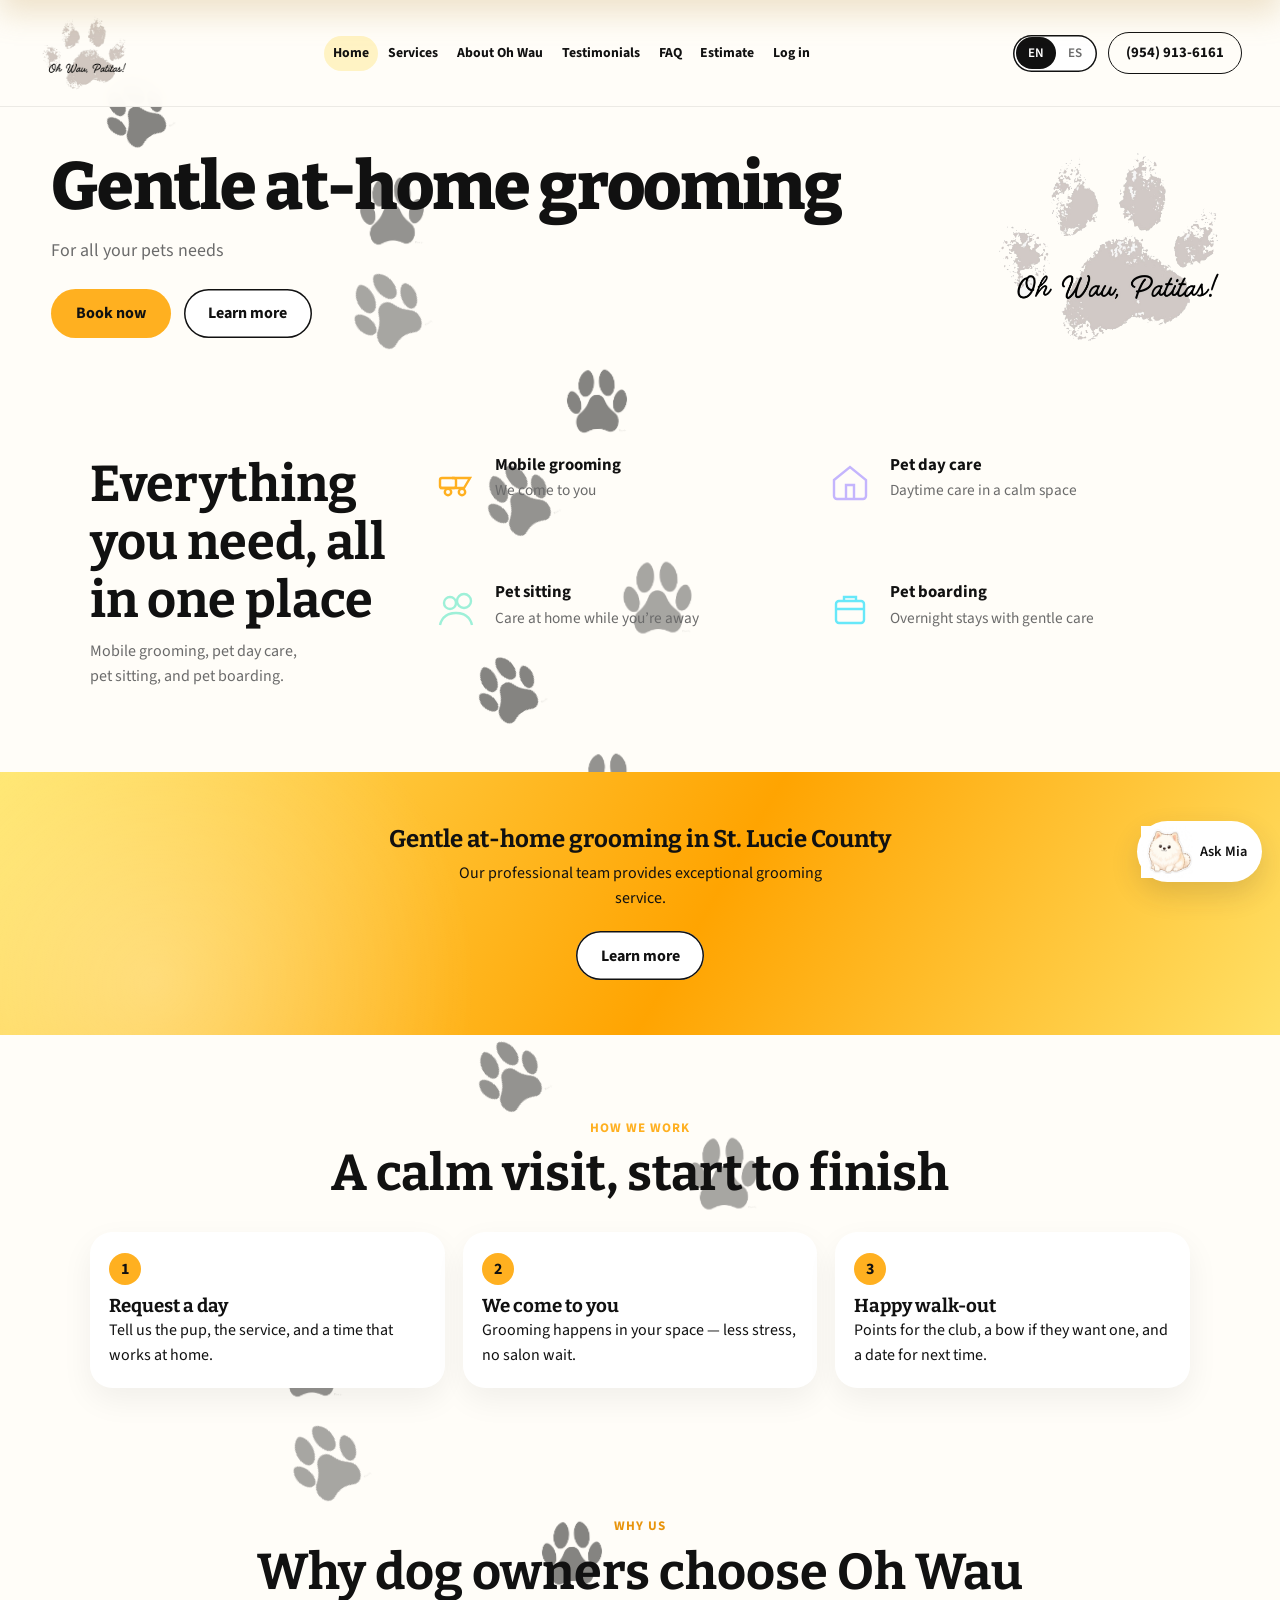
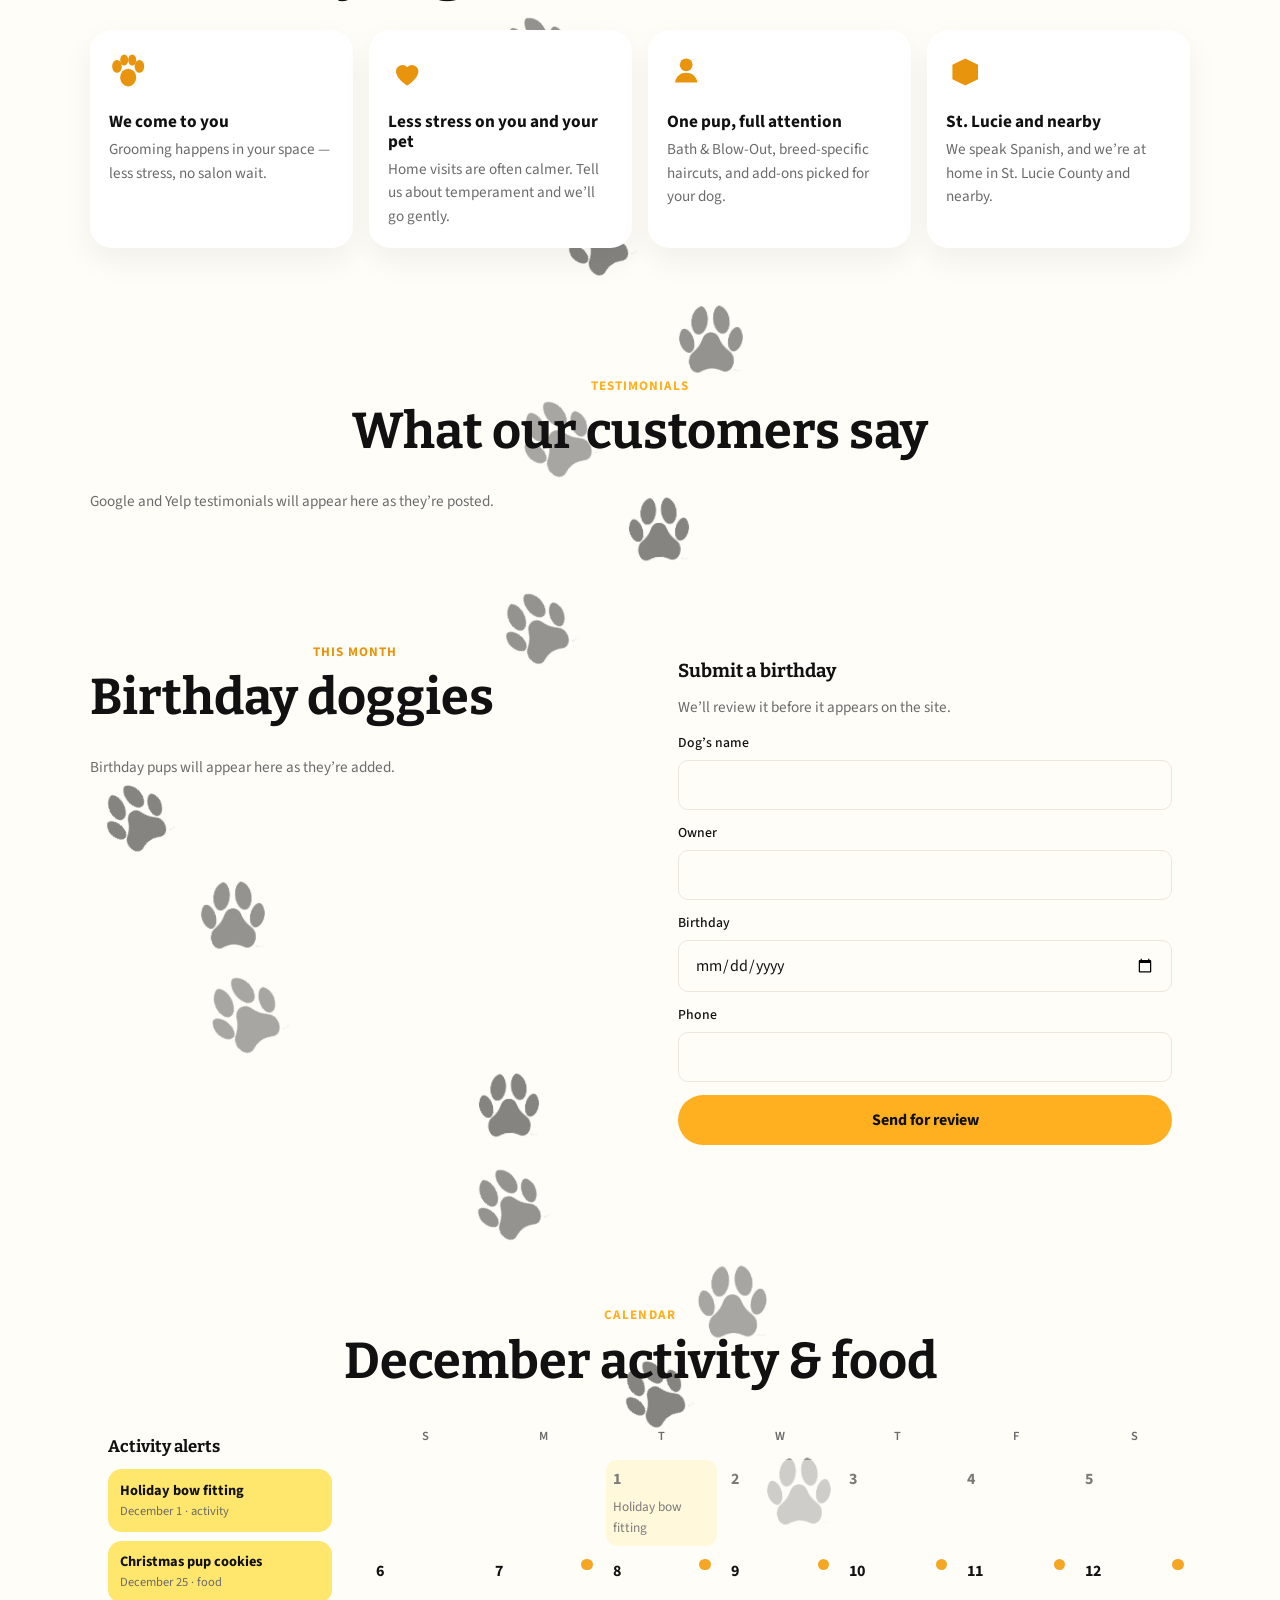
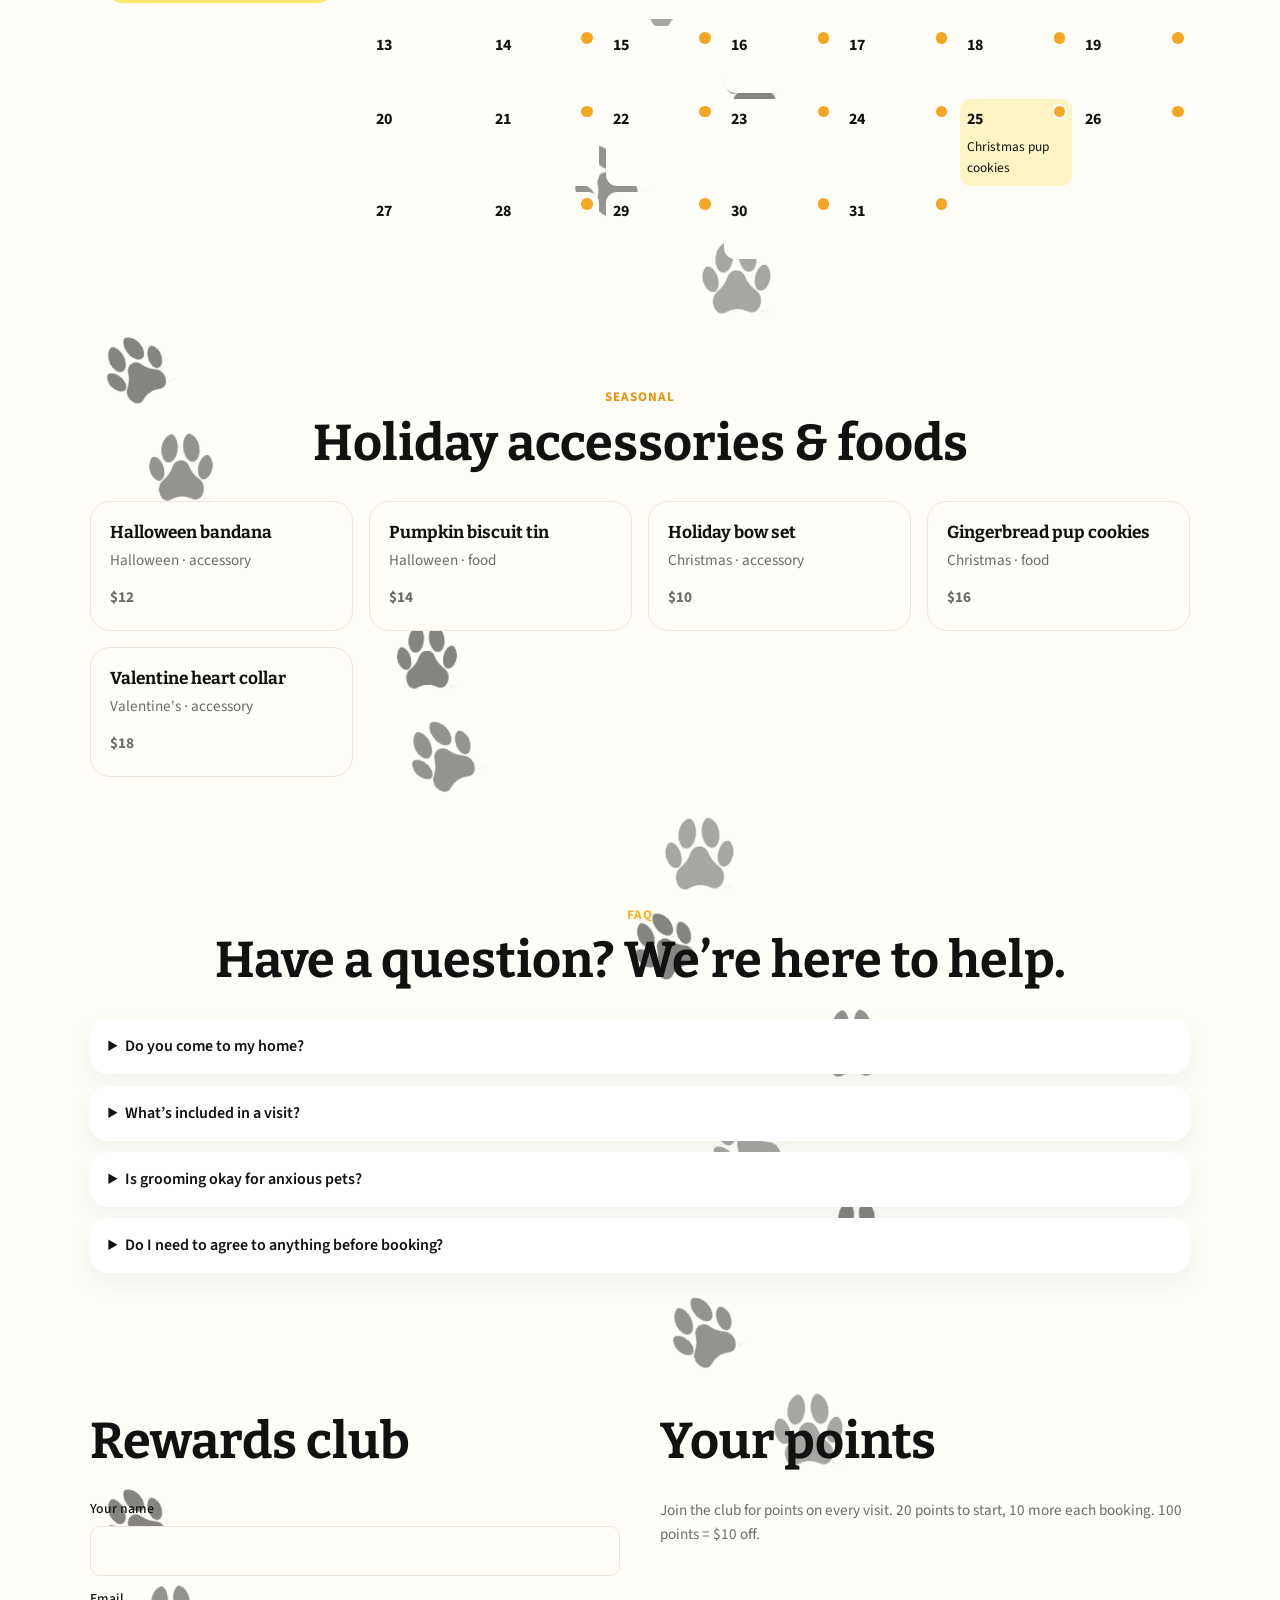
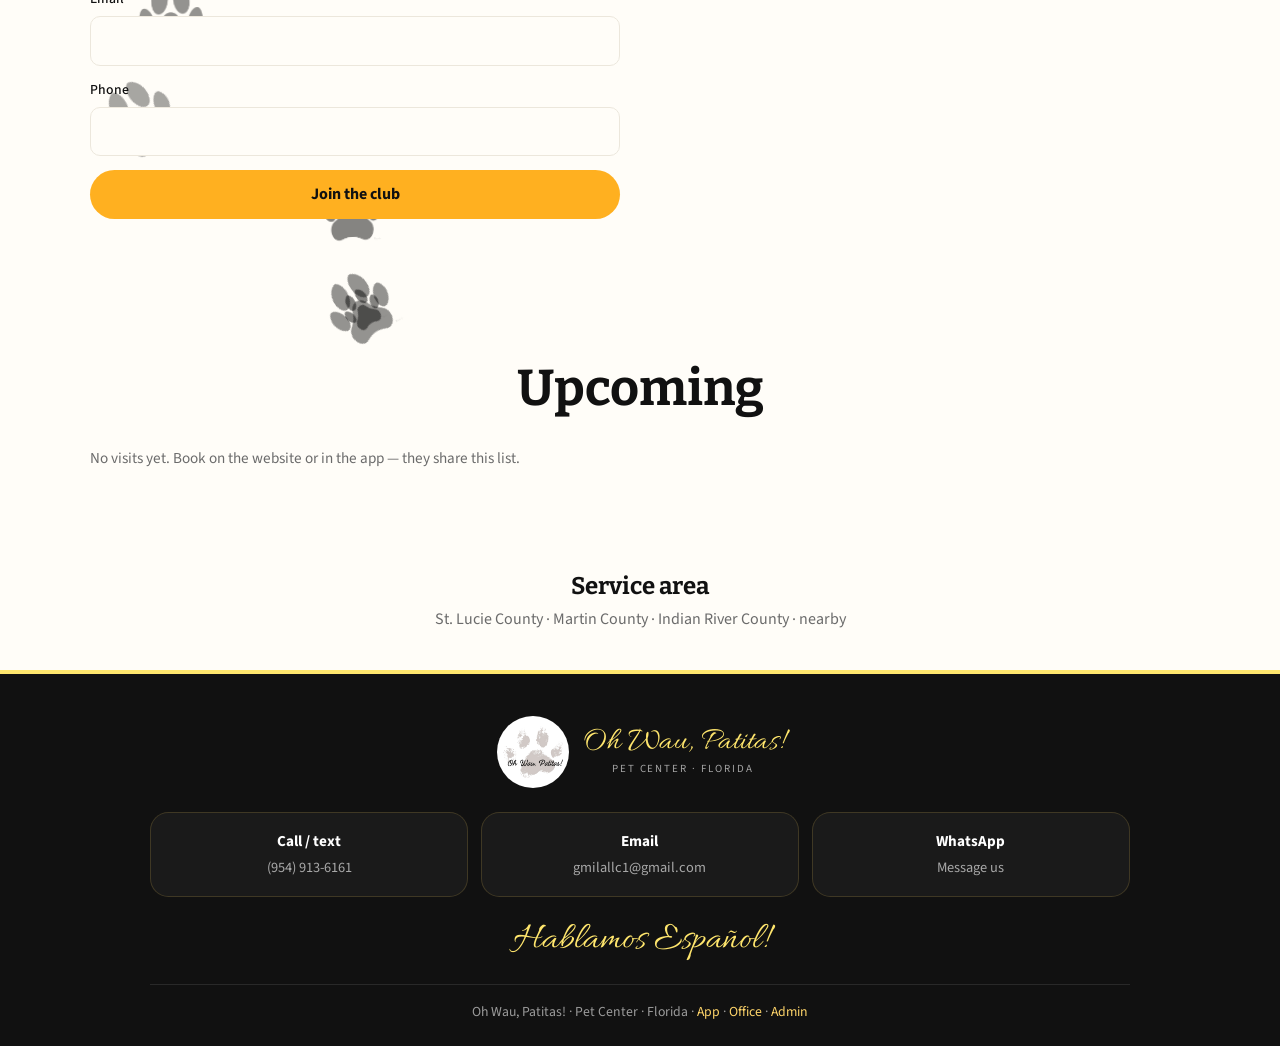
==== commit 2f64f724: "Ship the public Oh Wau restyle, member accounts, and dog-paw muddy trail." ====
--- a/index.html
+++ b/index.html
@@ -7,7 +7,7 @@
     <link rel="preconnect" href="https://fonts.googleapis.com" />
     <link rel="preconnect" href="https://fonts.gstatic.com" crossorigin />
     <link
-      href="https://fonts.googleapis.com/css2?family=Allura&family=Outfit:wght@400;500;600&display=swap"
+      href="https://fonts.googleapis.com/css2?family=Allura&family=Bitter:wght@700;800&family=Source+Sans+3:wght@400;600;700&display=swap"
       rel="stylesheet"
     />
     <meta http-equiv="Cache-Control" content="no-cache, no-store, must-revalidate" />
@@ -15,19 +15,22 @@
   </head>
   <body data-page="site" class="paw-boot">
     <header class="site-header">
-      <a class="brand" href="index.html">
+      <button class="nav-toggle" type="button" aria-label="Menu" aria-expanded="false" data-nav-toggle>
+        <span></span><span></span><span></span>
+      </button>
+      <a class="brand logo-only" href="index.html">
         <img src="images/logo.png?v=paw2" alt="Oh Wau, Patitas!" />
         <span>
           <em>Oh Wau, Patitas!</em>
           <small>PET CENTER</small>
         </span>
       </a>
-      <nav>
+      <nav data-site-nav>
         <a class="nav-active" href="index.html" data-i18n="navHome">Home</a>
-        <a href="#services" data-i18n="navServices">Services</a>
-        <a href="#calendar" data-i18n="navCalendar">Calendar</a>
-        <a href="#reviews" data-i18n="navReviews">Reviews</a>
-        <a href="#faq" data-i18n="navFaq">FAQ</a>
+        <a href="services.html" data-i18n="navServices">Services</a>
+        <a href="about.html" data-i18n="navAbout">About Oh Wau</a>
+        <a href="index.html#testimonials" data-i18n="navTestimonials">Testimonials</a>
+        <a href="index.html#faq" data-i18n="navFaq">FAQ</a>
         <a href="grooming-estimator-and-request.html" data-i18n="navEstimate">Estimate</a>
       </nav>
       <div class="header-actions">
@@ -35,53 +38,90 @@
           <button type="button" data-lang="en" aria-pressed="true">EN</button>
           <button type="button" data-lang="es" aria-pressed="false">ES</button>
         </div>
-        <a class="btn" href="grooming-estimator-and-request.html" data-i18n="bookNow">Book now</a>
+        <a class="phone-pill" href="tel:9549136161">(954) 913-6161</a>
       </div>
     </header>
 
     <main>
-      <section class="wrap">
-        <div class="hero-banner">
-          <img class="hero-mark" src="images/logo.png?v=paw2" alt="" />
-          <div class="hero-bottom">
+      <section class="kirey-hero">
+        <div class="hero-copy">
+          <h1 data-i18n="heroTitle">Gentle at-home grooming</h1>
+          <p class="lede" data-i18n="heroSlogan">For all your pets needs</p>
+          <div class="actions">
+            <a class="btn" href="grooming-estimator-and-request.html" data-i18n="bookNow">Book now</a>
+            <a class="btn ghost" href="services.html" data-i18n="learnMore">Learn more</a>
+          </div>
+        </div>
+        <img class="hero-logo" src="images/logo.png?v=paw2" alt="Oh Wau, Patitas!" />
+      </section>
+
+      <section class="section" id="need">
+        <div class="wrap need-grid">
+          <div>
+            <h2 data-i18n="needTitle">Everything you need, all in one place</h2>
+            <p class="need-lead" data-i18n="needLead">Mobile grooming, pet day care, pet sitting, and pet boarding.</p>
+          </div>
+          <a class="need-item" href="services.html#grooming">
+            <span class="icon" aria-hidden="true">
+              <svg viewBox="0 0 48 48" width="48" height="48" fill="none" stroke="#ffb020" stroke-width="2.4">
+                <path d="M8 30h24l6-10H20" />
+                <rect x="8" y="20" width="16" height="10" rx="2" />
+                <circle cx="16" cy="34" r="3.2" />
+                <circle cx="30" cy="34" r="3.2" />
+              </svg>
+            </span>
             <div>
-              <h1 data-i18n="heroTitle">Gentle at-home grooming</h1>
-              <p data-i18n="heroSlogan">For all your grooming needs and furry friends necessities.</p>
-              <a class="btn" href="grooming-estimator-and-request.html" data-i18n="bookNow">Book now</a>
+              <h3 data-i18n="offeringGrooming">Mobile grooming</h3>
+              <p data-i18n="offeringGroomingNote">We come to you</p>
             </div>
-            <p class="hero-proof" data-i18n="heroProof">At-home care · Florida</p>
-          </div>
-        </div>
-        <div class="stats-row">
-          <article class="stat-card stat-home">
-            <img class="mia-mascot" src="images/mia-open.png" data-mia-wink alt="Mia" />
+          </a>
+          <a class="need-item" href="services.html#daycare">
+            <span class="icon" aria-hidden="true">
+              <svg viewBox="0 0 48 48" width="48" height="48" fill="none" stroke="#c4b5fd" stroke-width="2.4">
+                <path d="M8 22 24 9l16 13v16a3 3 0 0 1-3 3H11a3 3 0 0 1-3-3V22z" />
+                <path d="M20 41V27h8v14" />
+              </svg>
+            </span>
             <div>
-              <strong data-i18n="statHome">At home</strong>
-              <span data-i18n="statHomeNote">We come to you</span>
+              <h3 data-i18n="offeringDaycare">Pet day care</h3>
+              <p data-i18n="offeringDaycareNote">Daytime care in a calm space</p>
             </div>
-          </article>
-          <article class="stat-card stacked">
-            <strong data-i18n="statOff">$10 off</strong>
-            <span data-i18n="statOffNote">Your first visit</span>
-          </article>
-          <article class="stat-card stacked">
-            <strong data-i18n="statEs">Español</strong>
-            <span data-i18n="statEsNote">We speak Spanish</span>
-          </article>
-        </div>
-      </section>
-
-      <section class="section" id="services">
-        <div class="wrap">
-          <p class="kicker" data-i18n="groomingKicker">Grooming</p>
-          <h2 data-i18n="groomingTitle">Grooming services</h2>
-          <p class="center-note"><span data-i18n="pricesFor">Prices for</span> <span data-region-label>your area</span>.</p>
-          <div data-service-tabs></div>
-          <p class="haircut-note" data-i18n="haircutNote">If a short-hair breed requires a haircut, long-hair pricing will apply.</p>
-        </div>
-      </section>
-
-      <section class="section mist" id="how">
+          </a>
+          <a class="need-item" href="services.html#sitting">
+            <span class="icon" aria-hidden="true">
+              <svg viewBox="0 0 48 48" width="48" height="48" fill="none" stroke="#9ef0d8" stroke-width="2.4">
+                <circle cx="18" cy="18" r="6" />
+                <circle cx="32" cy="16" r="7" />
+                <path d="M8 40c2-8 8-12 16-12s14 4 16 12" />
+              </svg>
+            </span>
+            <div>
+              <h3 data-i18n="offeringSitting">Pet sitting</h3>
+              <p data-i18n="offeringSittingNote">Care at home while you’re away</p>
+            </div>
+          </a>
+          <a class="need-item" href="services.html#boarding">
+            <span class="icon" aria-hidden="true">
+              <svg viewBox="0 0 48 48" width="48" height="48" fill="none" stroke="#67e8f9" stroke-width="2.4">
+                <rect x="10" y="16" width="28" height="22" rx="3" />
+                <path d="M10 24h28M18 16v-4h12v4" />
+              </svg>
+            </span>
+            <div>
+              <h3 data-i18n="offeringBoarding">Pet boarding</h3>
+              <p data-i18n="offeringBoardingNote">Overnight stays with gentle care</p>
+            </div>
+          </a>
+        </div>
+      </section>
+
+      <section class="sun-banner">
+        <h2 data-i18n="bannerTitle">Gentle at-home grooming in St. Lucie County</h2>
+        <p data-i18n="bannerLead">Our professional team provides exceptional grooming service.</p>
+        <a class="btn ghost" href="services.html" data-i18n="learnMore">Learn more</a>
+      </section>
+
+      <section class="section" id="how">
         <div class="wrap">
           <p class="kicker" data-i18n="howKicker">How we work</p>
           <h2 data-i18n="howTitle">A calm visit, start to finish</h2>
@@ -105,7 +145,57 @@
         </div>
       </section>
 
-      <section class="section" id="birthdays">
+      <section class="section mist" id="why">
+        <div class="wrap">
+          <p class="kicker" data-i18n="whyKicker">Why us</p>
+          <h2 data-i18n="whyTitle">Why dog owners choose Oh Wau</h2>
+          <div class="why-grid">
+            <article class="why-card">
+              <svg class="mark" viewBox="0 0 48 48" fill="currentColor" aria-hidden="true">
+                <ellipse cx="24" cy="32" rx="10" ry="11"/>
+                <ellipse cx="10" cy="18" rx="6" ry="8"/>
+                <ellipse cx="19" cy="10" rx="5" ry="7"/>
+                <ellipse cx="29" cy="10" rx="5" ry="7"/>
+                <ellipse cx="38" cy="18" rx="6" ry="8"/>
+              </svg>
+              <h3 data-i18n="why1Title">We come to you</h3>
+              <p data-i18n="why1Body">Grooming happens in your space — less stress, no salon wait.</p>
+            </article>
+            <article class="why-card">
+              <svg class="mark" viewBox="0 0 48 48" fill="currentColor" aria-hidden="true">
+                <path d="M24 42s-14-8.6-14-18a8 8 0 0 1 14-5 8 8 0 0 1 14 5c0 9.4-14 18-14 18z"/>
+              </svg>
+              <h3 data-i18n="why2Title">Less stress on you and your pet</h3>
+              <p data-i18n="why2Body">Home visits are often calmer. Tell us about temperament and we’ll go gently.</p>
+            </article>
+            <article class="why-card">
+              <svg class="mark" viewBox="0 0 48 48" fill="currentColor" aria-hidden="true">
+                <circle cx="24" cy="16" r="8"/>
+                <path d="M10 38c1.5-8 7-12 14-12s12.5 4 14 12"/>
+              </svg>
+              <h3 data-i18n="why3Title">One pup, full attention</h3>
+              <p data-i18n="why3Body">Bath &amp; Blow-Out, breed-specific haircuts, and add-ons picked for your dog.</p>
+            </article>
+            <article class="why-card">
+              <svg class="mark" viewBox="0 0 48 48" fill="currentColor" aria-hidden="true">
+                <path d="M8 34V16l16-8 16 8v18l-16 8-16-8z"/>
+              </svg>
+              <h3 data-i18n="why4Title">St. Lucie and nearby</h3>
+              <p data-i18n="why4Body">We speak Spanish, and we’re at home in St. Lucie County and nearby.</p>
+            </article>
+          </div>
+        </div>
+      </section>
+
+      <section class="section" id="testimonials">
+        <div class="wrap">
+          <p class="kicker" data-i18n="reviewsKicker">Testimonials</p>
+          <h2 data-i18n="reviewsTitle">Google &amp; Yelp</h2>
+          <div class="card-row" data-reviews></div>
+        </div>
+      </section>
+
+      <section class="section mist" id="birthdays">
         <div class="wrap book-grid">
           <div>
             <p class="kicker" data-i18n="bdayKicker">This month</p>
@@ -125,7 +215,7 @@
         </div>
       </section>
 
-      <section class="section mist" id="calendar">
+      <section class="section" id="calendar">
         <div class="wrap">
           <p class="kicker" data-i18n="calKicker">Calendar</p>
           <h2><span data-month-name>This month</span> <span data-i18n="calSuffix">activity &amp; food</span></h2>
@@ -139,19 +229,11 @@
         </div>
       </section>
 
-      <section class="section" id="shop">
+      <section class="section mist" id="shop">
         <div class="wrap">
           <p class="kicker" data-i18n="shopKicker">Seasonal</p>
           <h2 data-i18n="shopTitle">Holiday accessories &amp; foods</h2>
           <div class="shop-grid" data-shop></div>
-        </div>
-      </section>
-
-      <section class="section mist" id="reviews">
-        <div class="wrap">
-          <p class="kicker" data-i18n="reviewsKicker">Testimonials</p>
-          <h2 data-i18n="reviewsTitle">Google &amp; Yelp</h2>
-          <div class="card-row" data-reviews></div>
         </div>
       </section>
 
@@ -203,15 +285,30 @@
           <div class="booking-list" data-bookings></div>
         </div>
       </section>
+
+      <section class="area-band">
+        <h2 data-i18n="areaTitle">Service area</h2>
+        <p data-i18n="areaBody">St. Lucie County · Martin County · Indian River County · nearby</p>
+      </section>
     </main>
 
     <footer class="site-footer stacked">
-      <div class="contact-tiles">
-        <a href="sms:9549136161"><strong data-i18n="callText">Call / text</strong><span>(954) 913-6161</span></a>
-        <a href="mailto:gmilallc1@gmail.com"><strong data-i18n="emailUs">Email</strong><span>gmilallc1@gmail.com</span></a>
-        <a href="https://wa.me/19549136161"><strong data-i18n="whatsapp">WhatsApp</strong><span data-i18n="messageUs">Message us</span></a>
+      <div class="footer-inner">
+        <a class="footer-brand" href="index.html">
+          <img src="images/logo.png?v=paw2" alt="Oh Wau, Patitas!" />
+          <span>
+            <em>Oh Wau, Patitas!</em>
+            <small>PET CENTER · FLORIDA</small>
+          </span>
+        </a>
+        <div class="contact-tiles">
+          <a href="sms:9549136161"><strong data-i18n="callText">Call / text</strong><span>(954) 913-6161</span></a>
+          <a href="mailto:gmilallc1@gmail.com"><strong data-i18n="emailUs">Email</strong><span>gmilallc1@gmail.com</span></a>
+          <a href="https://wa.me/19549136161"><strong data-i18n="whatsapp">WhatsApp</strong><span data-i18n="messageUs">Message us</span></a>
+        </div>
+        <p class="hablamos" data-i18n="hablamos">Hablamos Español!</p>
+        <p class="footer-meta"><span data-i18n="footerNote">Oh Wau, Patitas! · Pet Center · Florida ·</span> <a href="app.html" data-i18n="appLink">App</a> · <a href="office.html" data-i18n="officeLink">Office</a> · <a href="admin.html" data-i18n="adminLink">Admin</a></p>
       </div>
-      <p><span data-i18n="footerNote">Oh Wau, Patitas! · Pet Center · Florida ·</span> <a href="app.html" data-i18n="appLink">App</a> · <a href="office.html" data-i18n="officeLink">Office</a> · <a href="admin.html" data-i18n="adminLink">Admin</a></p>
     </footer>
 
     <aside class="mia-assist" data-mia-assist>
--- a/css/styles.css
+++ b/css/styles.css
@@ -1,17 +1,30 @@
 :root {
-  --butter: #efe4c4;
-  --butter-deep: #ddc57a;
-  --foam: #f7f3ee;
-  --mist: #ead9a8;
-  --mist-mid: #c4a35a;
-  --sky: #4e3d32;
-  --sky-deep: #090503;
-  --ink: #090503;
-  --muted: #6d5c50;
-  --taupe: #d6cfcc;
-  --line: #d9cfc4;
+  --butter: #ffe66d;
+  --butter-deep: #ffd54a;
+  --foam: #fffdf8;
+  --mist: #fff4c4;
+  --mist-mid: #f5a623;
+  --sky: #fffdf8;
+  --sky-deep: #111111;
+  --ink: #111111;
+  --muted: #6b6b6b;
+  --taupe: #f4f1ea;
+  --line: #ece7dc;
+  --sun: #ffb020;
+  --sun-deep: #e8940c;
+  --blob: #ffe066;
+  --gold: #ffd54a;
+  --gold-deep: #f5c400;
+  --pink: #ffb020;
+  --pink-soft: #ffe9b0;
+  --iridescent: #3aa0e8;
+  --mint: #9ef0d8;
+  --mint-soft: #e7fff6;
+  --lavender: #c4b5fd;
+  --aqua: #67e8f9;
   --script: "Allura", "Segoe Script", cursive;
-  --body: "Outfit", system-ui, sans-serif;
+  --display: "Bitter", Georgia, serif;
+  --body: "Source Sans 3", "Source Sans Pro", system-ui, sans-serif;
 }
 
 * {
@@ -25,11 +38,21 @@
   scroll-padding-top: 5.5rem;
 }
 
+html,
 body {
+  max-width: 100%;
+}
+
+body {
+  position: relative;
+  display: flex;
+  flex-direction: column;
+  min-height: 100vh;
   font-family: var(--body);
   color: var(--ink);
-  background: var(--sky);
+  background: var(--foam);
   line-height: 1.55;
+  overflow-x: clip;
 }
 
 img {
@@ -44,8 +67,9 @@
 
 h2,
 h3 {
-  font-weight: 500;
-  line-height: 1.2;
+  font-family: var(--display);
+  font-weight: 700;
+  line-height: 1.15;
 }
 
 .contact-bar {
@@ -70,12 +94,32 @@
   position: sticky;
   top: 0;
   z-index: 20;
-  display: flex;
+  display: grid;
+  grid-template-columns: auto minmax(0, 1fr) auto;
+  grid-template-areas: "brand nav actions";
   align-items: center;
-  justify-content: space-between;
-  gap: 1.5rem;
-  padding: 0.9rem 4vw;
-  background: var(--sky-deep);
+  gap: 0.6rem 1rem;
+  padding: 0.45rem 3vw;
+  background: rgba(255, 253, 248, 0.96);
+  backdrop-filter: blur(12px);
+  border-bottom: 1px solid rgba(17, 17, 17, 0.08);
+}
+
+.site-header .brand {
+  grid-area: brand;
+  justify-self: start;
+}
+
+.site-header nav {
+  grid-area: nav;
+}
+
+.site-header .header-actions {
+  grid-area: actions;
+}
+
+.site-header .nav-toggle {
+  grid-area: toggle;
 }
 
 .site-header .btn {
@@ -91,21 +135,22 @@
 
 .header-actions .btn,
 .site-header > .btn {
-  background: var(--mist-mid);
+  background: var(--sun);
   color: var(--ink);
 }
 
 .header-actions .btn:hover,
 .site-header > .btn:hover {
-  background: var(--butter);
+  background: var(--sun-deep);
+  color: #fff;
 }
 
 .lang-tabs {
   display: flex;
-  padding: 0.22rem;
+  padding: 0.18rem;
   background: #fff;
   border-radius: 999px;
-  box-shadow: 0 8px 20px rgba(58, 44, 40, 0.08);
+  box-shadow: inset 0 0 0 1.5px #111;
 }
 
 .lang-tabs button {
@@ -125,23 +170,72 @@
 
 .site-header nav {
   display: flex;
-  gap: 0.15rem;
-  padding: 0.28rem;
-  background: #fff;
+  position: static;
+  flex-direction: row;
+  flex-wrap: nowrap;
+  align-items: center;
+  justify-content: center;
+  gap: 0.1rem 0.08rem;
+  padding: 0;
+  background: transparent;
+  box-shadow: none;
+  font-weight: 700;
+  font-size: 0.86rem;
+}
+
+body[data-page="office"] .site-header nav,
+body[data-page="admin"] .site-header nav {
+  display: flex;
+  position: static;
+  flex-direction: row;
+  flex-wrap: wrap;
+  padding: 0;
+  box-shadow: none;
+  font-size: 0.95rem;
+}
+
+.site-header nav a {
+  padding: 0.42rem 0.55rem;
   border-radius: 999px;
-  box-shadow: 0 10px 28px rgba(58, 44, 40, 0.08);
-  font-weight: 500;
-  font-size: 0.95rem;
-}
-
-.site-header nav a {
-  padding: 0.48rem 1rem;
-  border-radius: 999px;
-}
-
-.site-header nav a.nav-active {
-  background: var(--ink);
-  color: #fff;
+  color: var(--ink);
+  white-space: nowrap;
+}
+
+.site-header nav a.nav-active,
+.site-header nav a:hover,
+.nav-drop:hover > a {
+  color: var(--ink);
+  background: #fff3c4;
+}
+
+.nav-drop {
+  position: relative;
+}
+
+.nav-menu {
+  display: none;
+  position: absolute;
+  top: calc(100% - 0.15rem);
+  left: 0;
+  min-width: 220px;
+  padding: 0.45rem;
+  background: #fffdf8;
+  border-radius: 1rem;
+  box-shadow: 0 16px 36px rgba(17, 17, 17, 0.12);
+  z-index: 30;
+}
+
+.nav-drop:hover .nav-menu,
+.nav-drop:focus-within .nav-menu,
+.nav-drop.open .nav-menu {
+  display: grid;
+}
+
+.nav-menu a {
+  display: block;
+  padding: 0.65rem 0.8rem;
+  border-radius: 0.75rem;
+  white-space: nowrap;
 }
 
 .hero-banner {
@@ -270,10 +364,11 @@
   background: #fff;
   border-radius: 1.6rem;
   padding: 1.3rem 1.2rem 1.2rem;
+  box-shadow: 0 12px 32px rgba(17, 17, 17, 0.06);
 }
 
 .package.featured {
-  box-shadow: inset 0 0 0 2px var(--mist-mid);
+  box-shadow: inset 0 0 0 2px var(--sun), 0 12px 32px rgba(17, 17, 17, 0.06);
 }
 
 .package-top {
@@ -317,6 +412,7 @@
   background: #fff;
   border-radius: 1.4rem;
   padding: 1.3rem 1.2rem;
+  box-shadow: 0 12px 32px rgba(17, 17, 17, 0.06);
 }
 
 .steps strong {
@@ -326,7 +422,7 @@
   height: 2rem;
   margin-bottom: 0.7rem;
   border-radius: 50%;
-  background: var(--mist-mid);
+  background: var(--sun);
   color: var(--ink);
 }
 
@@ -335,6 +431,7 @@
   border-radius: 1.1rem;
   padding: 0.95rem 1.15rem;
   margin-bottom: 0.7rem;
+  box-shadow: 0 10px 24px rgba(17, 17, 17, 0.05);
 }
 
 .faq summary {
@@ -350,52 +447,37 @@
 .site-footer.stacked {
   display: grid;
   gap: 1.2rem;
-  padding: 2.4rem 6vw 2rem;
+  padding: 0;
   text-align: center;
-}
-
-.contact-tiles {
-  display: grid;
-  grid-template-columns: repeat(3, 1fr);
-  gap: 0.8rem;
-}
-
-.contact-tiles a {
-  display: grid;
-  gap: 0.2rem;
-  background: #fff;
-  border-radius: 1.2rem;
-  padding: 1rem;
-}
-
-.contact-tiles span {
-  color: var(--muted);
-  font-size: 0.9rem;
+  background: #111;
+  color: #fff;
+  border-top: 4px solid var(--butter);
 }
 
 .brand {
   display: flex;
   align-items: center;
+  justify-self: start;
   gap: 0.7rem;
 }
 
 .brand img {
-  width: 88px;
-  height: 88px;
+  width: 92px;
+  height: 92px;
   object-fit: contain;
-  background: var(--foam);
-  border-radius: 1rem;
-  mix-blend-mode: normal;
-  box-shadow: 0 10px 24px rgba(9, 5, 3, 0.28);
+  background: transparent;
+  border-radius: 0;
+  mix-blend-mode: multiply;
+  box-shadow: none;
 }
 
 .brand em {
   display: block;
   font-family: var(--script);
   font-style: normal;
-  font-size: 1.7rem;
+  font-size: 1.55rem;
   line-height: 1;
-  color: var(--butter);
+  color: var(--ink);
 }
 
 .brand small {
@@ -403,15 +485,15 @@
   margin-top: 0.15rem;
   font-size: 0.68rem;
   letter-spacing: 0.22em;
-  color: var(--mist-mid);
+  color: var(--muted);
 }
 
 nav a:hover {
-  color: var(--mist-mid);
+  color: var(--sun-deep);
 }
 
 .wrap {
-  width: min(1100px, calc(100% - 12vw));
+  width: min(1100px, calc(100% - clamp(1.25rem, 8vw, 8rem)));
   margin: 0 auto;
 }
 
@@ -427,9 +509,10 @@
   display: block;
   text-align: center;
   font-size: 0.82rem;
-  font-weight: 500;
-  letter-spacing: 0.06em;
-  color: var(--butter);
+  font-weight: 700;
+  letter-spacing: 0.08em;
+  text-transform: uppercase;
+  color: var(--sun);
   margin-bottom: 0.45rem;
 }
 
@@ -468,22 +551,22 @@
   justify-content: center;
   border: 0;
   border-radius: 999px;
-  padding: 0.82rem 1.4rem;
-  background: var(--ink);
-  color: var(--foam);
-  font: 500 0.98rem var(--body);
+  padding: 0.85rem 1.55rem;
+  background: var(--sun);
+  color: var(--ink);
+  font: 700 1rem var(--body);
   cursor: pointer;
 }
 
 .btn:hover {
-  background: var(--mist-mid);
-  color: var(--ink);
+  background: var(--sun-deep);
+  color: #fff;
 }
 
 .btn.ghost {
-  background: transparent;
-  color: var(--mist-mid);
-  box-shadow: inset 0 0 0 1.5px var(--mist-mid);
+  background: #fff;
+  color: var(--ink);
+  box-shadow: inset 0 0 0 1.5px var(--ink);
 }
 
 .logo-stage {
@@ -506,21 +589,21 @@
 }
 
 .section.mist {
-  background: var(--butter);
+  background: transparent;
 }
 
 .section.mist .kicker {
-  color: var(--muted);
+  color: var(--sun-deep);
 }
 
 .section h2,
 .app-screens h2 {
-  font-family: var(--script);
-  font-size: clamp(2.4rem, 5vw, 3.5rem);
-  font-weight: 400;
+  font-family: var(--display);
+  font-size: clamp(2rem, 4.4vw, 3.15rem);
+  font-weight: 700;
   text-align: center;
   margin-bottom: 1.8rem;
-  color: var(--foam);
+  color: var(--ink);
 }
 
 .section.mist h2 {
@@ -624,13 +707,23 @@
 }
 
 .site-footer {
+  margin-top: auto;
   background: var(--butter);
   color: var(--muted);
   font-size: 0.92rem;
 }
 
+.site-footer:not(.stacked) {
+  padding: 1.5rem 6vw;
+  text-align: center;
+}
+
 .site-footer a {
   color: var(--ink);
+}
+
+main {
+  flex: 1 0 auto;
 }
 
 /* App */
@@ -668,7 +761,7 @@
 }
 
 .app-top p {
-  color: var(--foam);
+  color: var(--muted);
   font-size: 0.88rem;
 }
 
@@ -694,7 +787,7 @@
   text-align: left;
   font-size: 2.2rem;
   margin: 0.4rem 0 0.9rem;
-  color: var(--foam);
+  color: var(--ink);
 }
 
 .app-hero {
@@ -746,7 +839,7 @@
 
 .center-note {
   text-align: center;
-  color: var(--foam);
+  color: var(--muted);
   margin: -1.2rem 0 1.6rem;
 }
 
@@ -1031,11 +1124,11 @@
 }
 
 .section .empty {
-  color: var(--foam);
+  color: var(--muted);
 }
 
 .app-screens .empty {
-  color: var(--foam);
+  color: var(--muted);
 }
 
 .section.mist .empty,
@@ -1059,7 +1152,7 @@
   max-width: 52ch;
   margin: 1.2rem auto 0;
   text-align: center;
-  color: var(--foam);
+  color: var(--muted);
   font-size: 0.92rem;
 }
 
@@ -1448,8 +1541,9 @@
 
   .site-header {
     display: grid;
-    grid-template-columns: 1fr auto;
-    gap: 0.8rem;
+    grid-template-columns: auto 1fr auto;
+    grid-template-areas: "brand actions toggle";
+    gap: 0.6rem;
   }
 
   .header-actions {
@@ -1457,10 +1551,35 @@
   }
 
   .site-header nav {
+    grid-area: unset;
     grid-column: 1 / -1;
-    justify-content: center;
-    flex-wrap: wrap;
-    border-radius: 1.2rem;
+    display: none;
+    position: absolute;
+    top: 100%;
+    left: 0;
+    right: 0;
+    z-index: 25;
+    flex-direction: column;
+    align-items: stretch;
+    padding: 0.7rem 4vw 1.1rem;
+    background: #fffdf8;
+    box-shadow: 0 18px 36px rgba(17, 17, 17, 0.12);
+  }
+
+  body.nav-open .site-header nav {
+    display: flex;
+  }
+
+  .nav-toggle {
+    display: block;
+  }
+
+  .nav-menu {
+    position: static;
+    display: grid;
+    box-shadow: none;
+    padding: 0 0 0 0.8rem;
+    background: transparent;
   }
 
   .hero-banner {
@@ -1569,6 +1688,7 @@
   top: 0;
   width: 100%;
   height: 100%;
+  overflow: hidden;
   background: #090503;
   border-bottom: 2px solid var(--mist-mid);
   box-shadow: 0 14px 28px rgba(196, 163, 90, 0.28);
@@ -1596,10 +1716,12 @@
   filter: drop-shadow(0 8px 12px rgba(9, 5, 3, 0.45));
 }
 
-.paw-print svg {
+.paw-print img {
   width: 100%;
   height: 100%;
+  object-fit: contain;
   display: block;
+  filter: invert(1) sepia(0.85) saturate(3) hue-rotate(5deg) brightness(0.95);
 }
 
 .paw-print:nth-child(even) {
@@ -1694,3 +1816,715 @@
     border: 10px solid var(--ink);
   }
 }
+
+.nav-toggle {
+  display: none;
+  width: 44px;
+  height: 44px;
+  border: 0;
+  background: transparent;
+  padding: 10px 9px;
+  cursor: pointer;
+}
+
+.nav-toggle span {
+  display: block;
+  height: 2px;
+  margin: 6px 0;
+  background: #111;
+  border-radius: 2px;
+}
+
+@media (max-width: 1080px) {
+  .nav-toggle {
+    display: block;
+  }
+
+  .site-header {
+    grid-template-columns: auto 1fr auto;
+    grid-template-areas: "brand actions toggle";
+  }
+
+  .site-header nav {
+    grid-area: unset;
+    grid-column: 1 / -1;
+    display: none;
+    position: absolute;
+    top: 100%;
+    left: 0;
+    right: 0;
+    z-index: 25;
+    flex-direction: column;
+    flex-wrap: wrap;
+    align-items: stretch;
+    padding: 0.7rem 4vw 1.1rem;
+    background: #fffdf8;
+    box-shadow: 0 18px 36px rgba(17, 17, 17, 0.12);
+  }
+
+  body.nav-open .site-header nav {
+    display: flex;
+  }
+
+  .nav-menu {
+    position: static;
+    display: grid;
+    box-shadow: none;
+    padding: 0 0 0 0.8rem;
+    background: transparent;
+  }
+
+  .need-grid {
+    grid-template-columns: 1fr 1fr;
+  }
+
+  .need-grid > div:first-child {
+    grid-column: 1 / -1;
+    grid-row: auto;
+  }
+
+  .why-grid,
+  .svc-process,
+  .how-split {
+    grid-template-columns: 1fr 1fr;
+  }
+
+  .hero-logo {
+    width: min(180px, 28vw);
+  }
+}
+
+.phone-pill {
+  display: inline-flex;
+  align-items: center;
+  justify-content: center;
+  padding: 0.55rem 1.05rem;
+  border: 1.5px solid #111;
+  border-radius: 999px;
+  font-weight: 700;
+  font-size: 0.92rem;
+  white-space: nowrap;
+}
+
+.phone-pill:hover {
+  background: #111;
+  color: #fff;
+}
+
+.brand.logo-only span {
+  display: none;
+}
+
+.kirey-hero {
+  display: grid;
+  grid-template-columns: minmax(0, 1fr) auto;
+  gap: 1.4rem 2.2rem;
+  align-items: center;
+  width: min(1180px, calc(100% - clamp(1.25rem, 8vw, 8rem)));
+  margin: 1.2rem auto 1.6rem;
+}
+
+.hero-logo {
+  width: min(240px, 34vw);
+  height: auto;
+  mix-blend-mode: multiply;
+  justify-self: end;
+}
+
+.kirey-hero h1 {
+  font-family: var(--display);
+  font-size: clamp(2.4rem, 5.2vw, 4.2rem);
+  font-weight: 800;
+  line-height: 0.98;
+  letter-spacing: -0.02em;
+}
+
+.kirey-hero .lede {
+  margin: 1.05rem 0 1.5rem;
+  max-width: 34ch;
+  color: var(--muted);
+  font-size: 1.12rem;
+}
+
+.hero-blob {
+  position: relative;
+  min-height: 440px;
+  display: grid;
+  place-items: end center;
+  background:
+    url("../images/paws-watercolor.svg") 62% 38% / 130% auto no-repeat,
+    var(--blob);
+  border-radius: 68% 32% 58% 42% / 42% 62% 38% 58%;
+  overflow: hidden;
+}
+
+.hero-blob img {
+  width: min(86%, 420px);
+  height: 94%;
+  object-fit: contain;
+  object-position: bottom center;
+  filter: drop-shadow(0 18px 24px rgba(17, 17, 17, 0.18));
+}
+
+.need-grid {
+  display: grid;
+  grid-template-columns: minmax(180px, 0.85fr) 1fr 1fr;
+  gap: 1.4rem 1.8rem;
+  align-items: start;
+}
+
+.need-grid > div:first-child {
+  grid-row: span 2;
+}
+
+.need-grid > div:first-child h2 {
+  text-align: left;
+  margin: 0;
+}
+
+.need-lead {
+  margin: 0.55rem 0 0;
+  color: var(--muted);
+  max-width: 28ch;
+}
+
+.need-item {
+  display: grid;
+  grid-template-columns: auto 1fr;
+  gap: 0.85rem;
+  align-items: start;
+}
+
+.need-item .icon {
+  width: 52px;
+  height: 52px;
+  display: grid;
+  place-items: center;
+}
+
+.need-item h3 {
+  font-family: var(--body);
+  font-size: 1.05rem;
+  margin-bottom: 0.25rem;
+}
+
+.need-item p {
+  color: var(--muted);
+  font-size: 0.96rem;
+}
+
+.sun-banner {
+  position: relative;
+  overflow: hidden;
+  padding: 3.4rem 6vw;
+  margin: 1.2rem 0;
+  background:
+    radial-gradient(circle at 12% 80%, rgba(255, 255, 255, 0.28), transparent 28%),
+    linear-gradient(120deg, #ffe66d 0%, #ffa401 55%, #ffe066 100%);
+  text-align: center;
+  color: var(--ink);
+}
+
+.sun-banner h2 {
+  margin-bottom: 0.45rem;
+}
+
+.sun-banner p {
+  margin: 0 auto 1.3rem;
+  max-width: 46ch;
+}
+
+.sun-banner .btn.ghost {
+  background: #fff;
+}
+
+.how-split {
+  display: grid;
+  grid-template-columns: 1fr 1fr;
+  gap: 2.4rem;
+  align-items: center;
+}
+
+.how-split h2 {
+  text-align: left;
+  margin-bottom: 0.7rem;
+}
+
+.how-copy .kicker {
+  text-align: left;
+}
+
+.how-copy .steps {
+  grid-template-columns: 1fr;
+}
+
+.how-line {
+  width: 7.5rem;
+  height: 2px;
+  background: #d7d7d7;
+  margin: 0 0 1.1rem;
+}
+
+.how-photo {
+  position: relative;
+  min-height: 340px;
+  display: grid;
+  place-items: end center;
+}
+
+.how-photo .disc {
+  width: min(100%, 420px);
+  aspect-ratio: 1;
+  border-radius: 50%;
+  overflow: hidden;
+  background: #3aa0e8;
+}
+
+.how-photo img {
+  width: 100%;
+  height: 100%;
+  object-fit: cover;
+  object-position: center 12%;
+}
+
+.why-grid {
+  display: grid;
+  grid-template-columns: repeat(4, 1fr);
+  gap: 1rem;
+}
+
+.why-card {
+  position: relative;
+  background: #fff;
+  border-radius: 1.35rem;
+  padding: 1.35rem 1.2rem 1.2rem;
+  box-shadow: 0 12px 32px rgba(17, 17, 17, 0.06);
+}
+
+.why-card .mark {
+  width: 2.4rem;
+  height: 2.4rem;
+  margin-bottom: 0.85rem;
+  color: var(--sun-deep);
+}
+
+.why-card h3 {
+  font-family: var(--body);
+  font-size: 1.08rem;
+  margin-bottom: 0.4rem;
+}
+
+.why-card p {
+  color: var(--muted);
+  font-size: 0.95rem;
+}
+
+.page-hero {
+  width: min(900px, calc(100% - 10vw));
+  margin: 2.4rem auto 1rem;
+}
+
+.page-hero h1 {
+  font-family: var(--display);
+  font-size: clamp(2.4rem, 5vw, 4rem);
+  font-weight: 800;
+  line-height: 1;
+  letter-spacing: -0.02em;
+  margin-bottom: 0.8rem;
+}
+
+.page-hero p {
+  max-width: 46ch;
+  color: var(--muted);
+  font-size: 1.08rem;
+  margin-bottom: 1.2rem;
+}
+
+.about-blocks {
+  display: grid;
+  gap: 2.4rem;
+  width: min(720px, calc(100% - 10vw));
+  margin: 0 auto 1rem;
+}
+
+.how-split .about-blocks {
+  width: 100%;
+  margin: 0;
+}
+
+.about-blocks h2 {
+  text-align: left;
+  margin-bottom: 0.6rem;
+}
+
+.about-blocks p {
+  color: var(--muted);
+  font-size: 1.05rem;
+}
+
+.svc-process {
+  display: grid;
+  grid-template-columns: 1fr 1fr;
+  gap: 1rem;
+}
+
+.svc-process article {
+  background: #fff;
+  border-radius: 1.3rem;
+  padding: 1.25rem 1.2rem;
+  box-shadow: 0 12px 32px rgba(17, 17, 17, 0.06);
+}
+
+.svc-process h3 {
+  font-family: var(--body);
+  font-size: 1.08rem;
+  margin-bottom: 0.4rem;
+}
+
+.svc-process p {
+  color: var(--muted);
+}
+
+.area-band {
+  text-align: center;
+  padding: 2.4rem 6vw;
+}
+
+.area-band p {
+  color: var(--muted);
+  margin-top: 0.4rem;
+}
+
+.review {
+  background: #fff;
+  box-shadow: 0 12px 32px rgba(17, 17, 17, 0.06);
+}
+
+.site-footer a {
+  color: #ffd56a;
+}
+
+.footer-inner {
+  display: grid;
+  justify-items: center;
+  gap: 1.5rem;
+  width: min(980px, calc(100% - clamp(1.25rem, 8vw, 8rem)));
+  margin: 0 auto;
+  padding: 2.6rem 0 1.4rem;
+}
+
+.footer-brand {
+  display: flex;
+  align-items: center;
+  gap: 0.85rem;
+  color: #fff;
+}
+
+.footer-brand img {
+  width: 72px;
+  height: 72px;
+  object-fit: contain;
+  background: #fff;
+  border-radius: 50%;
+  padding: 0.2rem;
+}
+
+.footer-brand em {
+  display: block;
+  font-family: var(--script);
+  font-style: normal;
+  font-size: 2rem;
+  line-height: 1;
+  color: var(--butter);
+}
+
+.footer-brand small {
+  display: block;
+  margin-top: 0.2rem;
+  letter-spacing: 0.18em;
+  font-size: 0.68rem;
+  color: rgba(255, 255, 255, 0.62);
+}
+
+.contact-tiles {
+  display: grid;
+  grid-template-columns: repeat(3, minmax(0, 1fr));
+  gap: 0.8rem;
+  width: 100%;
+}
+
+.contact-tiles a {
+  display: grid;
+  gap: 0.25rem;
+  background: #1a1a1a;
+  color: #fff;
+  border: 1px solid rgba(255, 213, 90, 0.16);
+  border-radius: 1.15rem;
+  padding: 1.05rem 1rem;
+  transition: border-color 0.2s ease, background 0.2s ease;
+}
+
+.contact-tiles a:hover {
+  background: #222;
+  border-color: rgba(255, 213, 90, 0.45);
+  color: #fff;
+}
+
+.contact-tiles strong {
+  font-size: 0.95rem;
+}
+
+.contact-tiles span {
+  color: rgba(255, 255, 255, 0.62);
+  font-size: 0.9rem;
+}
+
+.site-footer .hablamos {
+  margin: 0;
+  font-family: var(--script);
+  font-size: clamp(1.8rem, 4vw, 2.4rem);
+  font-weight: 400;
+  line-height: 1;
+  color: var(--butter);
+}
+
+.footer-meta {
+  width: 100%;
+  padding-top: 1.1rem;
+  border-top: 1px solid rgba(255, 255, 255, 0.1);
+  color: rgba(255, 255, 255, 0.58);
+  font-size: 0.86rem;
+}
+
+.footer-meta a {
+  color: #ffd56a;
+}
+
+@media (max-width: 800px) {
+  .need-grid,
+  .how-split,
+  .why-grid,
+  .svc-process,
+  .auth-grid,
+  .profile-grid,
+  .contact-tiles {
+    grid-template-columns: 1fr;
+  }
+
+  .need-grid > div:first-child {
+    grid-column: auto;
+    grid-row: auto;
+  }
+
+  .phone-pill {
+    padding: 0.4rem 0.7rem;
+    font-size: 0.78rem;
+  }
+
+  .brand img {
+    width: 64px;
+    height: 64px;
+    margin: 0;
+  }
+
+  .kirey-hero {
+    width: calc(100% - clamp(1.25rem, 6vw, 4rem));
+    min-height: 0;
+  }
+}
+
+@media (max-width: 640px) {
+  .kirey-hero {
+    grid-template-columns: 1fr;
+    gap: 0.9rem;
+  }
+
+  .hero-logo {
+    justify-self: start;
+    width: min(140px, 46vw);
+  }
+
+  .kirey-hero h1 {
+    font-size: clamp(1.8rem, 9vw, 2.5rem);
+  }
+
+  .header-actions .phone-pill {
+    display: none;
+  }
+
+  .page-hero,
+  .about-blocks {
+    width: calc(100% - clamp(1.25rem, 6vw, 4rem));
+  }
+}
+
+.paw-mud-trail {
+  position: absolute;
+  inset: 0;
+  width: auto;
+  height: auto;
+  pointer-events: none;
+  z-index: 0;
+  overflow: hidden;
+}
+
+.paw-mud-trail .mud-defs {
+  position: absolute;
+}
+
+main,
+.site-footer,
+.draft-banner {
+  position: relative;
+  z-index: 1;
+}
+
+.mud-paw {
+  position: absolute;
+  width: var(--size, 3.8rem);
+  height: var(--size, 3.8rem);
+  opacity: 0;
+  transform: rotate(var(--rot, -18deg)) scale(0.55);
+  mix-blend-mode: multiply;
+  pointer-events: none;
+}
+
+.mud-paw.is-print {
+  animation: mud-stamp 0.7s ease-out forwards;
+}
+
+.mud-paw.is-walker {
+  opacity: 0.55;
+  z-index: 1;
+  transition: left 0.28s ease-out, top 0.28s ease-out, transform 0.28s ease-out;
+  filter: none;
+  color: #4a2e18;
+}
+
+.mud-paw.is-walker.step {
+  animation: mud-walk-step 0.28s ease-out;
+}
+
+.mud-paw img {
+  width: 100%;
+  height: 100%;
+  object-fit: contain;
+  display: block;
+  filter: sepia(0.65) saturate(1.6) hue-rotate(-12deg) brightness(0.42);
+}
+
+.mud-paw:nth-child(3n) img {
+  opacity: 0.72;
+}
+
+.mud-paw:nth-child(3n + 2) img {
+  opacity: 0.88;
+}
+
+@keyframes mud-stamp {
+  0% {
+    opacity: 0;
+    transform: rotate(var(--rot, -18deg)) scale(0.35);
+  }
+  40% {
+    opacity: 0.38;
+    transform: rotate(var(--rot, -18deg)) scale(1.08);
+  }
+  100% {
+    opacity: 0.48;
+    transform: rotate(var(--rot, -18deg)) scale(1);
+  }
+}
+
+@keyframes mud-walk-step {
+  0% {
+    transform: rotate(var(--rot, -18deg)) scale(0.86) translateY(0);
+  }
+  45% {
+    transform: rotate(var(--rot, -18deg)) scale(1.08) translateY(-10px);
+  }
+  100% {
+    transform: rotate(var(--rot, -18deg)) scale(1) translateY(0);
+  }
+}
+
+@media (prefers-reduced-motion: reduce) {
+  .paw-mud-trail {
+    display: none;
+  }
+}
+
+a.need-item {
+  text-decoration: none;
+  color: inherit;
+}
+
+a.need-item:hover h3 {
+  color: var(--sun-deep);
+}
+
+.auth-card,
+.profile-card {
+  background: #fff;
+  border-radius: 1.4rem;
+  padding: 1.4rem 1.3rem;
+  box-shadow: 0 14px 34px rgba(17, 17, 17, 0.08);
+}
+
+.auth-grid,
+.profile-grid {
+  display: grid;
+  grid-template-columns: 1fr 1fr;
+  gap: 1.2rem;
+  align-items: start;
+}
+
+.pet-grid {
+  display: grid;
+  grid-template-columns: repeat(auto-fit, minmax(220px, 1fr));
+  gap: 1rem;
+}
+
+.pet-card {
+  background: #fff;
+  border-radius: 1.2rem;
+  padding: 1rem;
+  box-shadow: 0 10px 24px rgba(17, 17, 17, 0.06);
+}
+
+.pet-card img,
+.avatar-preview {
+  width: 100%;
+  aspect-ratio: 1;
+  object-fit: cover;
+  border-radius: 1rem;
+  background: #fff3c4;
+}
+
+.avatar-preview {
+  width: 120px;
+  height: 120px;
+  aspect-ratio: auto;
+}
+
+.pay-choices {
+  display: grid;
+  gap: 0.55rem;
+}
+
+.pay-choices label {
+  grid-template-columns: auto 1fr;
+  align-items: center;
+}
+
+.account-note {
+  margin-top: 0.6rem;
+  color: var(--muted);
+}
+
+@media (max-width: 800px) {
+  .auth-grid,
+  .profile-grid {
+    grid-template-columns: 1fr;
+  }
+}
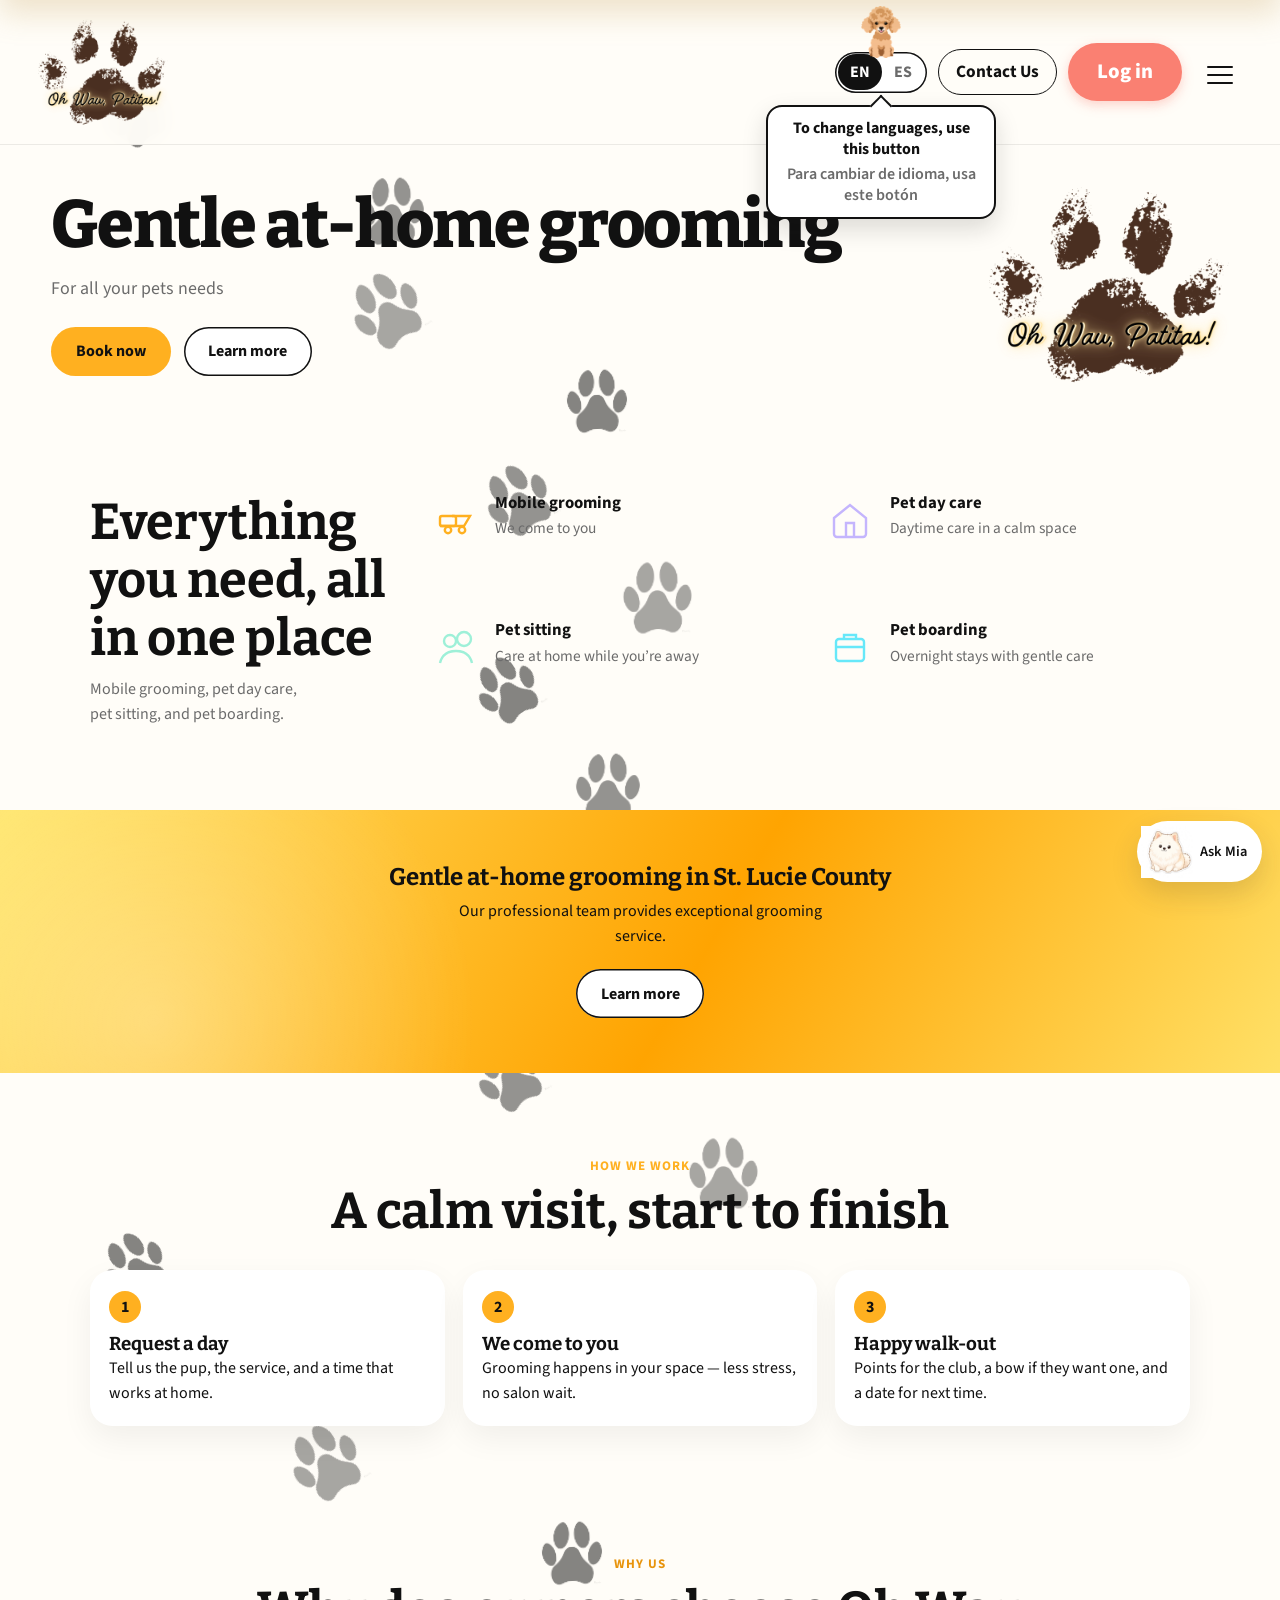
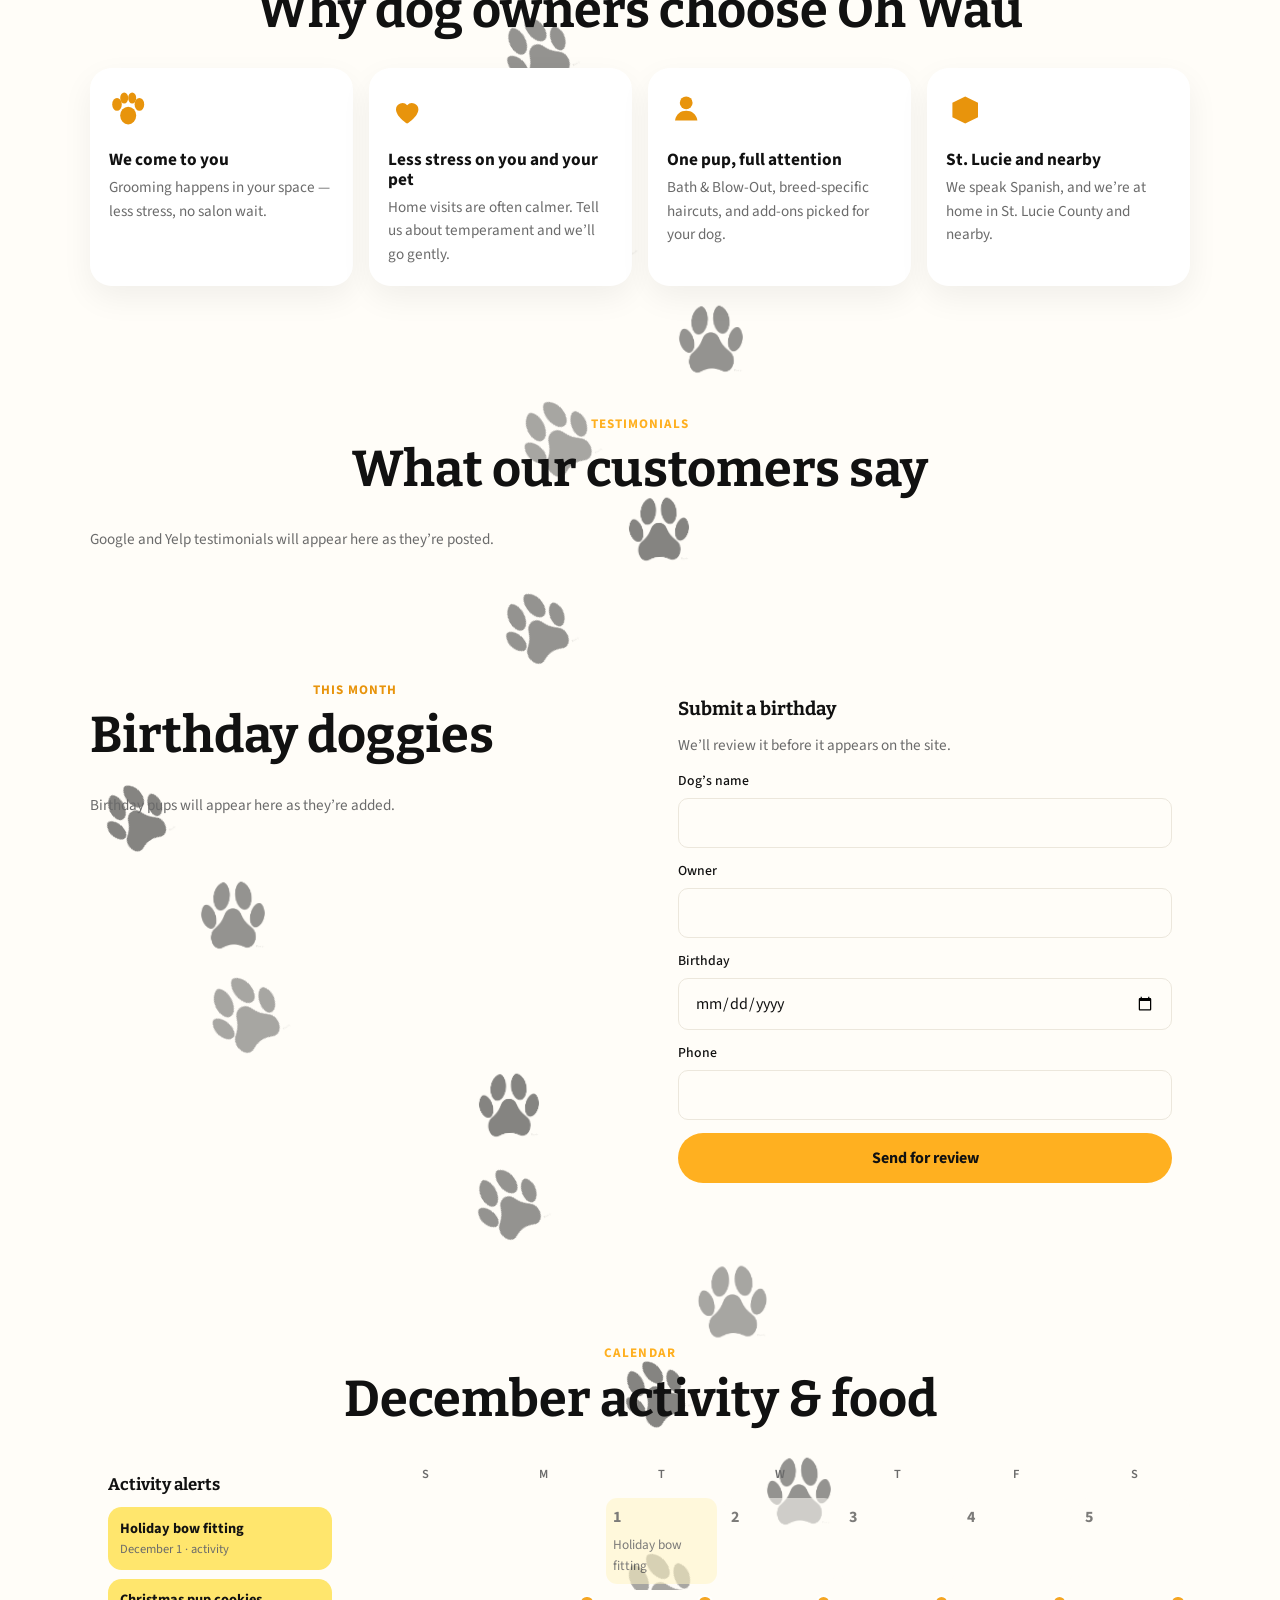
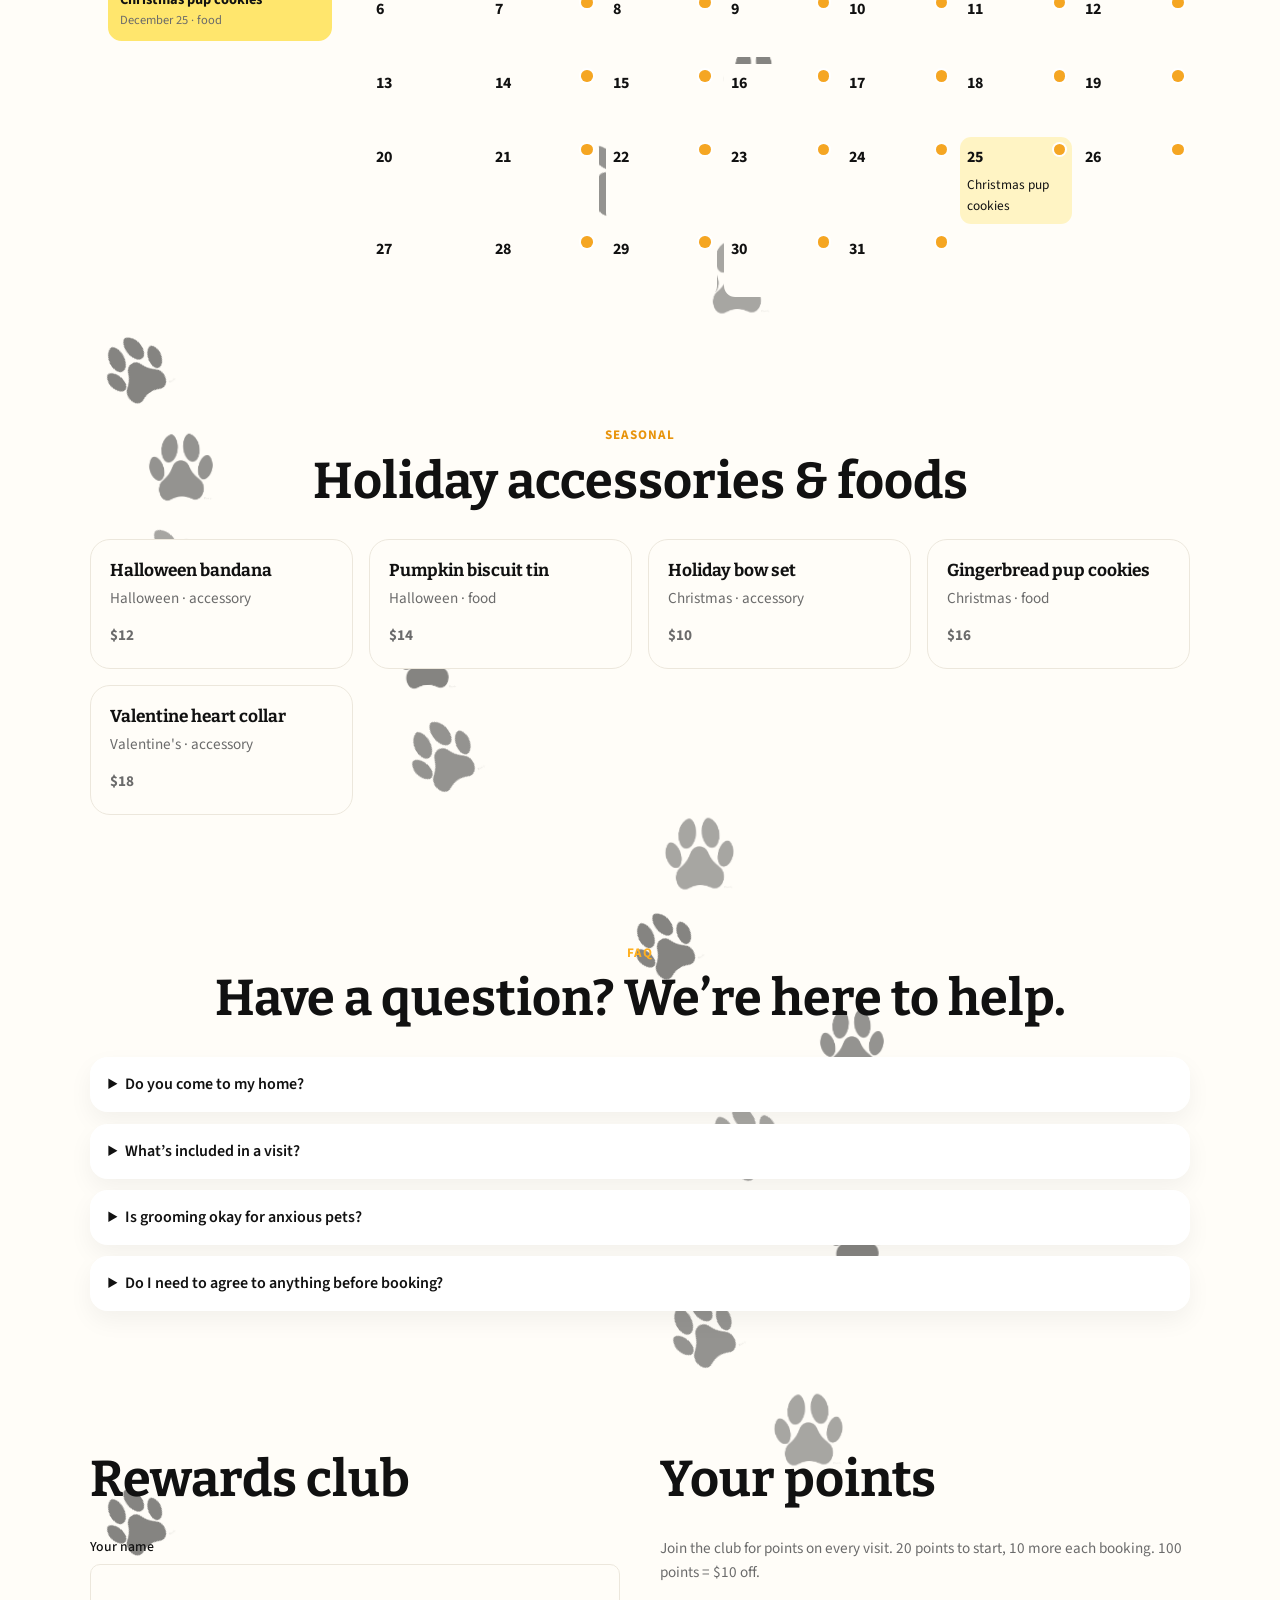
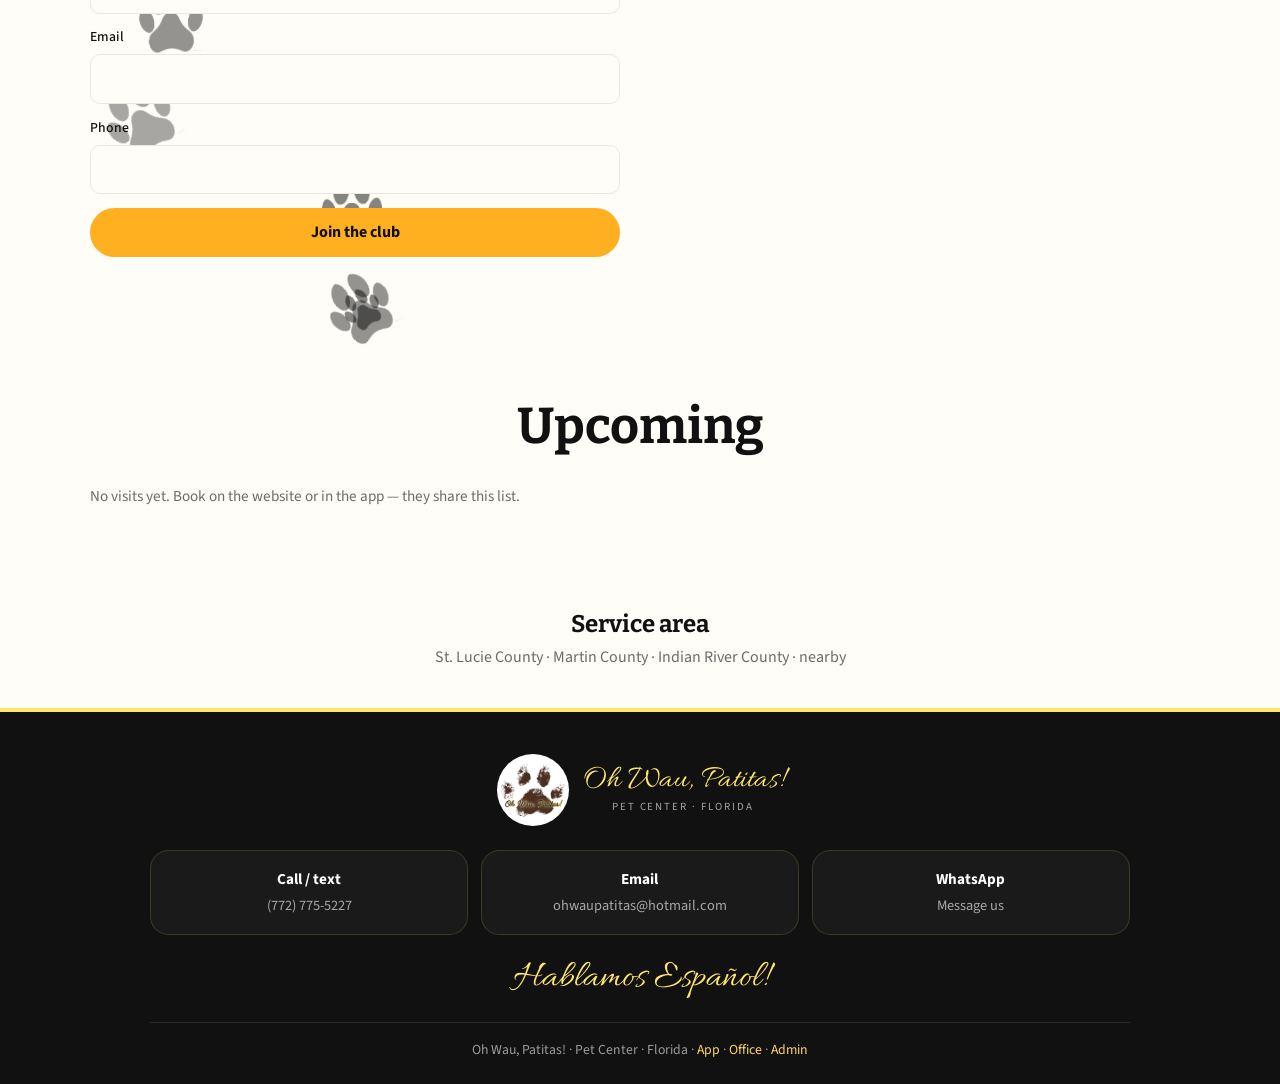
==== commit 851d1592: "Refresh the header: bigger text, Contact Us, salmon Log in, poodle language tip, new logo. - Replace" ====
--- a/index.html
+++ b/index.html
@@ -19,7 +19,7 @@
         <span></span><span></span><span></span>
       </button>
       <a class="brand logo-only" href="index.html">
-        <img src="images/logo.png?v=paw2" alt="Oh Wau, Patitas!" />
+        <img src="images/logo.png?v=paw4" alt="Oh Wau, Patitas!" />
         <span>
           <em>Oh Wau, Patitas!</em>
           <small>PET CENTER</small>
@@ -29,16 +29,16 @@
         <a class="nav-active" href="index.html" data-i18n="navHome">Home</a>
         <a href="services.html" data-i18n="navServices">Services</a>
         <a href="about.html" data-i18n="navAbout">About Oh Wau</a>
-        <a href="index.html#testimonials" data-i18n="navTestimonials">Testimonials</a>
+        <a href="accessories.html" data-i18n="navShop">Accessories &amp; Treats</a>
         <a href="index.html#faq" data-i18n="navFaq">FAQ</a>
-        <a href="grooming-estimator-and-request.html" data-i18n="navEstimate">Estimate</a>
       </nav>
       <div class="header-actions">
         <div class="lang-tabs" role="group" aria-label="Language">
           <button type="button" data-lang="en" aria-pressed="true">EN</button>
           <button type="button" data-lang="es" aria-pressed="false">ES</button>
         </div>
-        <a class="phone-pill" href="tel:9549136161">(954) 913-6161</a>
+        <a class="phone-pill" href="#contact" data-i18n="navContact">Contact Us</a>
+        <a class="login-pill" href="account.html" data-account-link data-i18n="navLogin">Log in</a>
       </div>
     </header>
 
@@ -52,7 +52,7 @@
             <a class="btn ghost" href="services.html" data-i18n="learnMore">Learn more</a>
           </div>
         </div>
-        <img class="hero-logo" src="images/logo.png?v=paw2" alt="Oh Wau, Patitas!" />
+        <img class="hero-logo" src="images/logo.png?v=paw4" alt="Oh Wau, Patitas!" />
       </section>
 
       <section class="section" id="need">
@@ -292,19 +292,19 @@
       </section>
     </main>
 
-    <footer class="site-footer stacked">
+    <footer id="contact" class="site-footer stacked">
       <div class="footer-inner">
         <a class="footer-brand" href="index.html">
-          <img src="images/logo.png?v=paw2" alt="Oh Wau, Patitas!" />
+          <img src="images/logo.png?v=paw4" alt="Oh Wau, Patitas!" />
           <span>
             <em>Oh Wau, Patitas!</em>
             <small>PET CENTER · FLORIDA</small>
           </span>
         </a>
         <div class="contact-tiles">
-          <a href="sms:9549136161"><strong data-i18n="callText">Call / text</strong><span>(954) 913-6161</span></a>
-          <a href="mailto:gmilallc1@gmail.com"><strong data-i18n="emailUs">Email</strong><span>gmilallc1@gmail.com</span></a>
-          <a href="https://wa.me/19549136161"><strong data-i18n="whatsapp">WhatsApp</strong><span data-i18n="messageUs">Message us</span></a>
+          <a href="sms:7727755227"><strong data-i18n="callText">Call / text</strong><span>(772) 775-5227</span></a>
+          <a href="mailto:ohwaupatitas@hotmail.com"><strong data-i18n="emailUs">Email</strong><span>ohwaupatitas@hotmail.com</span></a>
+          <a href="https://wa.me/17727755227"><strong data-i18n="whatsapp">WhatsApp</strong><span data-i18n="messageUs">Message us</span></a>
         </div>
         <p class="hablamos" data-i18n="hablamos">Hablamos Español!</p>
         <p class="footer-meta"><span data-i18n="footerNote">Oh Wau, Patitas! · Pet Center · Florida ·</span> <a href="app.html" data-i18n="appLink">App</a> · <a href="office.html" data-i18n="officeLink">Office</a> · <a href="admin.html" data-i18n="adminLink">Admin</a></p>
--- a/css/styles.css
+++ b/css/styles.css
@@ -158,7 +158,7 @@
   background: none;
   padding: 0.42rem 0.75rem;
   border-radius: 999px;
-  font: 600 0.82rem var(--body);
+  font: 700 1rem var(--body);
   color: var(--muted);
   cursor: pointer;
 }
@@ -180,7 +180,7 @@
   background: transparent;
   box-shadow: none;
   font-weight: 700;
-  font-size: 0.86rem;
+  font-size: 1.08rem;
 }
 
 body[data-page="office"] .site-header nav,
@@ -462,12 +462,11 @@
 }
 
 .brand img {
-  width: 92px;
-  height: 92px;
+  width: 130px;
+  height: 130px;
   object-fit: contain;
   background: transparent;
   border-radius: 0;
-  mix-blend-mode: multiply;
   box-shadow: none;
 }
 
@@ -1902,7 +1901,7 @@
   border: 1.5px solid #111;
   border-radius: 999px;
   font-weight: 700;
-  font-size: 0.92rem;
+  font-size: 1.08rem;
   white-space: nowrap;
 }
 
@@ -2322,8 +2321,8 @@
   }
 
   .brand img {
-    width: 64px;
-    height: 64px;
+    width: 88px;
+    height: 88px;
     margin: 0;
   }
 
@@ -2528,3 +2527,181 @@
     grid-template-columns: 1fr;
   }
 }
+
+
+/* Salmon pink log-in button in the header */
+.login-pill {
+  display: inline-flex;
+  align-items: center;
+  justify-content: center;
+  padding: 0.8rem 1.8rem;
+  border-radius: 999px;
+  background: #fa8072;
+  color: #fff;
+  font-weight: 800;
+  font-size: 1.3rem;
+  white-space: nowrap;
+  box-shadow: 0 4px 12px rgba(250, 128, 114, 0.35);
+}
+
+.login-pill:hover {
+  background: #e8665a;
+  color: #fff;
+}
+
+@media (max-width: 1080px) {
+  .site-header nav {
+    font-size: 1.2rem;
+  }
+}
+
+@media (max-width: 800px) {
+  .phone-pill {
+    font-size: 0.95rem;
+  }
+  .login-pill {
+    padding: 0.6rem 1.15rem;
+    font-size: 1.1rem;
+  }
+}
+
+html { scroll-behavior: smooth; }
+#contact { scroll-margin-top: 150px; }
+
+/* Spread out the menu words */
+@media (min-width: 1281px) {
+  .site-header nav {
+    gap: 0.2rem clamp(0.4rem, 1.8vw, 2rem);
+  }
+  .site-header nav a {
+    padding: 0.5rem 0.8rem;
+  }
+}
+
+/* Little dog that hops on the EN/ES button */
+.lang-wrap {
+  position: relative;
+}
+
+.lang-dog {
+  position: absolute;
+  width: 52px;
+  height: 52px;
+  left: 50%;
+  bottom: calc(100% - 6px);
+  margin-left: -26px;
+  z-index: 2;
+  cursor: pointer;
+  transform-origin: 50% 100%;
+}
+
+@keyframes dog-hop {
+  0% { transform: translateY(0) scaleY(1); }
+  20% { transform: translateY(2px) scaleY(0.88); }
+  50% { transform: translateY(-18px) rotate(-6deg); }
+  80% { transform: translateY(0) scaleY(0.94); }
+  100% { transform: translateY(0) scaleY(1); }
+}
+
+.lang-bubble {
+  position: absolute;
+  top: calc(100% + 12px);
+  left: 50%;
+  transform: translate(-50%, -6px);
+  width: 230px;
+  padding: 0.7rem 0.9rem;
+  background: #fff;
+  border: 2px solid #111;
+  border-radius: 16px;
+  box-shadow: 0 10px 24px rgba(17, 17, 17, 0.15);
+  font: 700 1rem/1.3 var(--body);
+  color: var(--ink);
+  text-align: center;
+  opacity: 0;
+  pointer-events: none;
+  transition: opacity 0.3s, transform 0.3s;
+  z-index: 30;
+}
+
+.lang-bubble span {
+  display: block;
+  margin-top: 0.3rem;
+  font-weight: 600;
+  color: var(--muted);
+}
+
+.lang-bubble::before {
+  content: "";
+  position: absolute;
+  top: -9px;
+  left: 50%;
+  margin-left: -8px;
+  width: 14px;
+  height: 14px;
+  background: #fff;
+  border-left: 2px solid #111;
+  border-top: 2px solid #111;
+  transform: rotate(45deg);
+}
+
+.lang-wrap.tip-on .lang-bubble {
+  opacity: 1;
+  transform: translate(-50%, 0);
+}
+
+@media (max-width: 800px) {
+  .lang-dog {
+    width: 38px;
+    height: 38px;
+    margin-left: -19px;
+  }
+  .lang-bubble {
+    left: auto;
+    right: -40px;
+    transform: translateY(-6px);
+    width: 200px;
+  }
+  .lang-bubble::before {
+    left: auto;
+    right: 70px;
+  }
+  .lang-wrap.tip-on .lang-bubble {
+    transform: translateY(0);
+  }
+}
+
+
+/* Medium screens: use the menu button so words don't crowd */
+@media (min-width: 1081px) and (max-width: 1280px) {
+  .nav-toggle { display: block; }
+  .site-header {
+    grid-template-columns: auto 1fr auto;
+    grid-template-areas: "brand actions toggle";
+  }
+  .site-header .header-actions { justify-self: end; }
+  .site-header nav {
+    grid-area: unset;
+    grid-column: 1 / -1;
+    display: none;
+    position: absolute;
+    top: 100%;
+    left: 0;
+    right: 0;
+    z-index: 25;
+    flex-direction: column;
+    flex-wrap: wrap;
+    align-items: stretch;
+    padding: 0.7rem 4vw 1.1rem;
+    background: #fffdf8;
+    box-shadow: 0 18px 36px rgba(17, 17, 17, 0.12);
+    font-size: 1.2rem;
+  }
+  body.nav-open .site-header nav { display: flex; }
+  .nav-menu {
+    position: static;
+    display: grid;
+    box-shadow: none;
+    padding: 0 0 0 0.8rem;
+    background: transparent;
+  }
+}
